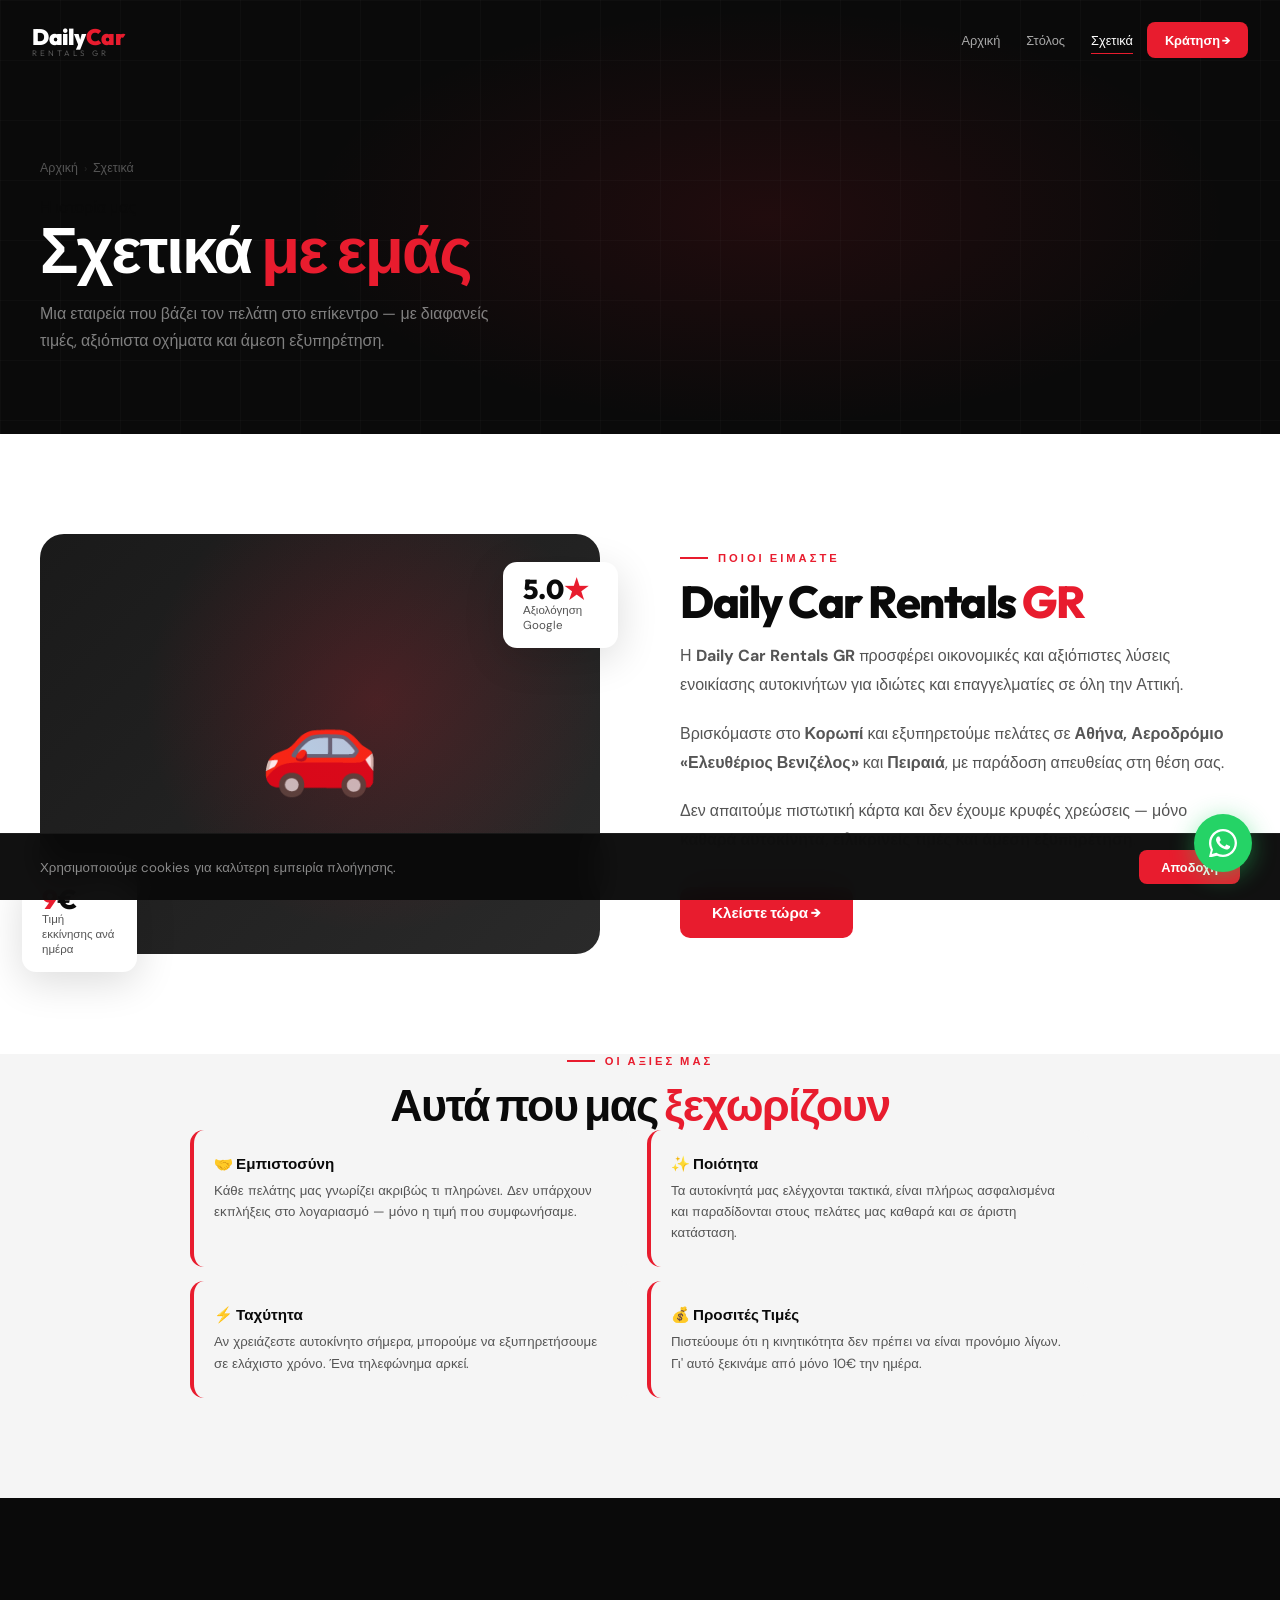
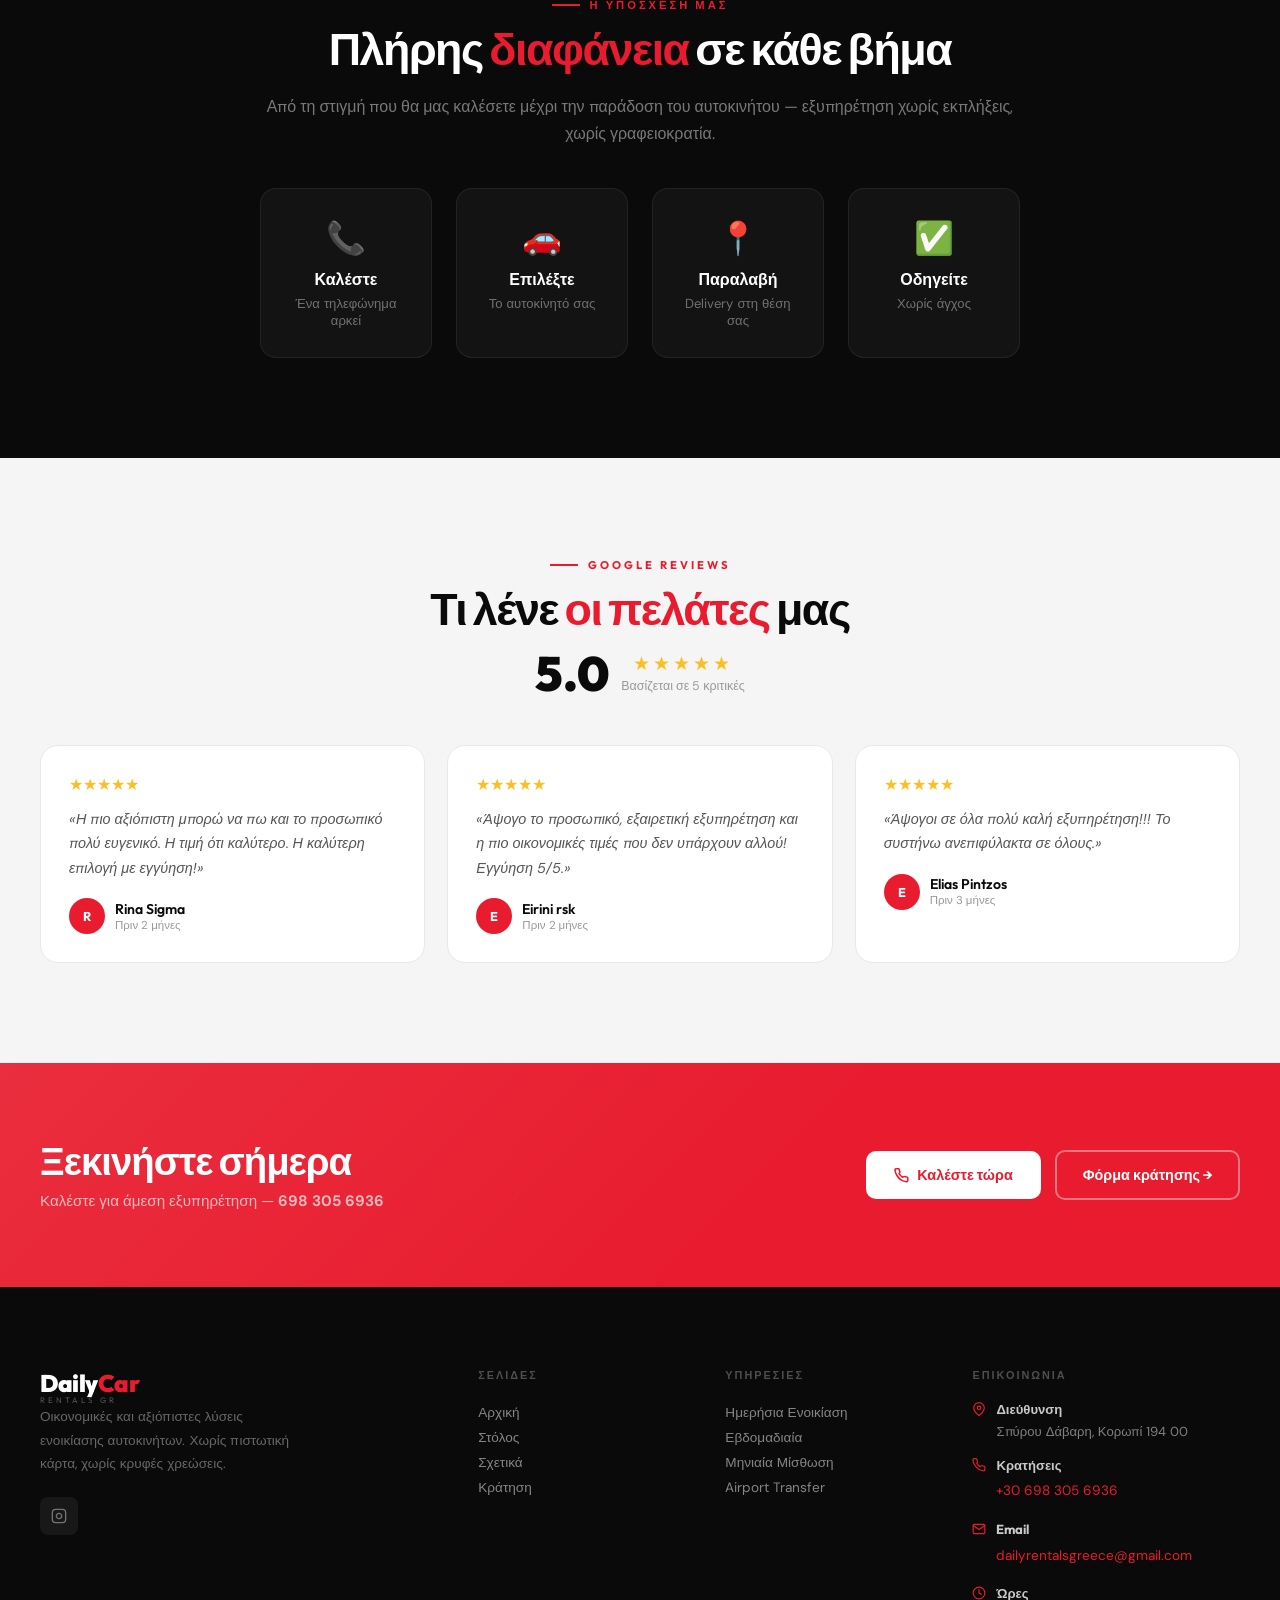
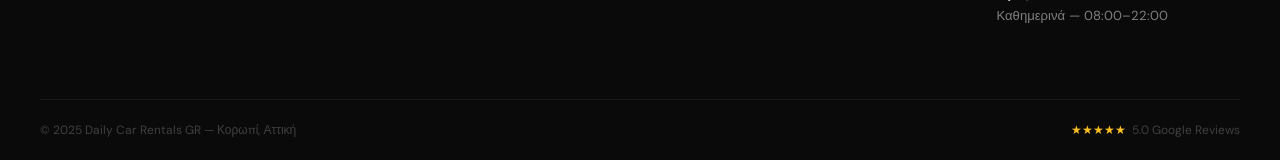
==== about.html @ f099d385 "Make website fully functional: real fleet data, EmailJS booking form, pricing calculator - All 22 ca" ====
<!DOCTYPE html>
<html lang="el">
<head>
  <meta charset="UTF-8"/>
  <meta name="viewport" content="width=device-width, initial-scale=1.0"/>
  <title>Σχετικά με εμάς — Daily Car Rentals GR</title>
  <meta name="description" content="Μάθετε περισσότερα για την Daily Car Rentals GR. Αξιόπιστη ενοικίαση αυτοκινήτων στην Αττική από 10€/ημέρα."/>
  <link rel="stylesheet" href="css/style.css"/>
  <link rel="preconnect" href="https://fonts.googleapis.com"/>
  <link rel="icon" href="data:image/svg+xml,<svg xmlns='http://www.w3.org/2000/svg' viewBox='0 0 32 32'><rect width='32' height='32' rx='6' fill='%23e81c2e'/><text x='50%' y='58%' dominant-baseline='middle' text-anchor='middle' font-size='18' font-family='Arial Black' fill='white'>D</text></svg>"/>
  <meta name="robots" content="index, follow"/>
  <script type="application/ld+json">
  {
    "@context": "https://schema.org",
    "@type": "CarRental",
    "name": "Daily Car Rentals Greece",
    "telephone": "+306983056936",
    "email": "dailyrentalsgreece@gmail.com",
    "url": "https://dailycargreece.com",
    "address": {
      "@type": "PostalAddress",
      "streetAddress": "Σπύρου Δάβαρη",
      "addressLocality": "Κορωπί",
      "postalCode": "194 00",
      "addressCountry": "GR"
    },
    "openingHours": "Mo-Su 08:00-22:00"
  }
  </script>
</head>
<body>

<!-- NAVBAR -->
<nav id="nav">
  <div class="nav-in">
    <a href="index.html" class="nav-logo">Daily<span>Car</span><small>Rentals GR</small></a>
    <div class="nav-links">
      <a href="index.html">Αρχική</a>
      <a href="fleet.html">Στόλος</a>
      <a href="about.html" class="on">Σχετικά</a>
      <a href="contact.html" class="nav-cta">Κράτηση →</a>
    </div>
    <button class="hamburger" id="ham" aria-label="Menu"><span></span><span></span><span></span></button>
  </div>
</nav>
<div class="mob-nav" id="mob-nav">
  <a href="index.html">Αρχική</a>
  <a href="fleet.html">Στόλος Αυτοκινήτων</a>
  <a href="about.html">Σχετικά με εμάς</a>
  <a href="contact.html" class="mob-cta">Κάντε Κράτηση →</a>
</div>

<!-- PAGE HEADER -->
<div class="pg-header">
  <div class="pg-header-bg"></div>
  <div class="pg-grid-bg"></div>
  <div class="wrap pg-header-in">
    <div class="breadcrumb"><a href="index.html">Αρχική</a><span class="breadcrumb-sep">›</span><span>Σχετικά</span></div>
    <div class="pg-header-tag">Η ιστορία μας</div>
    <h1>Σχετικά <span>με εμάς</span></h1>
    <p>Μια εταιρεία που βάζει τον πελάτη στο επίκεντρο — με διαφανείς τιμές, αξιόπιστα οχήματα και άμεση εξυπηρέτηση.</p>
  </div>
</div>

<!-- ABOUT STORY -->
<section class="section">
  <div class="wrap">
    <div class="about-story">
      <!-- Visual -->
      <div class="about-vis rv">
        <div class="about-img">🚗</div>
        <div class="a-stat">
          <div><div class="a-stat-num"><span data-count="10">10</span>€</div><div class="a-stat-lbl">Τιμή εκκίνησης ανά ημέρα</div></div>
        </div>
        <div class="a-stat">
          <div><div class="a-stat-num">5.0<span>★</span></div><div class="a-stat-lbl">Αξιολόγηση Google</div></div>
        </div>
      </div>
      <!-- Text -->
      <div>
        <div class="rv"><div class="s-tag">Ποιοι είμαστε</div></div>
        <div class="rv d1"><h2 class="s-title">Daily Car Rentals <span>GR</span></h2></div>
        <div class="rv d2">
          <p style="font-size:1rem;color:var(--gray-600);line-height:1.8;margin-top:16px;margin-bottom:20px">
            Η <strong>Daily Car Rentals GR</strong> προσφέρει οικονομικές και αξιόπιστες λύσεις ενοικίασης αυτοκινήτων για ιδιώτες και επαγγελματίες σε όλη την Αττική.
          </p>
          <p style="font-size:1rem;color:var(--gray-600);line-height:1.8;margin-bottom:20px">
            Βρισκόμαστε στο <strong>Κορωπί</strong> και εξυπηρετούμε πελάτες σε <strong>Αθήνα, Αεροδρόμιο «Ελευθέριος Βενιζέλος»</strong> και <strong>Πειραιά</strong>, με παράδοση απευθείας στη θέση σας.
          </p>
          <p style="font-size:1rem;color:var(--gray-600);line-height:1.8;">
            Δεν απαιτούμε πιστωτική κάρτα και δεν έχουμε κρυφές χρεώσεις — μόνο <strong>καθαρά αυτοκίνητα, ειλικρινείς τιμές και άμεση εξυπηρέτηση</strong>.
          </p>
        </div>
        <div class="rv d3" style="margin-top:32px">
          <a href="contact.html" class="btn-r">Κλείστε τώρα →</a>
        </div>
      </div>
    </div>
  </div>
</section>

<!-- VALUES -->
<section class="section" style="background:#f5f5f5; padding-top:0">
  <div class="wrap">
    <div class="rv" style="text-align:center;max-width:560px;margin:0 auto 0">
      <div class="s-tag" style="justify-content:center">Οι αξίες μας</div>
      <h2 class="s-title" style="text-align:center;margin-top:8px">Αυτά που μας <span>ξεχωρίζουν</span></h2>
    </div>
    <div class="values-grid" style="max-width:900px;margin:0 auto">
      <div class="val-c rv d1">
        <h3>🤝 Εμπιστοσύνη</h3>
        <p>Κάθε πελάτης μας γνωρίζει ακριβώς τι πληρώνει. Δεν υπάρχουν εκπλήξεις στο λογαριασμό — μόνο η τιμή που συμφωνήσαμε.</p>
      </div>
      <div class="val-c rv d2">
        <h3>✨ Ποιότητα</h3>
        <p>Τα αυτοκίνητά μας ελέγχονται τακτικά, είναι πλήρως ασφαλισμένα και παραδίδονται στους πελάτες μας καθαρά και σε άριστη κατάσταση.</p>
      </div>
      <div class="val-c rv d3">
        <h3>⚡ Ταχύτητα</h3>
        <p>Αν χρειάζεστε αυτοκίνητο σήμερα, μπορούμε να εξυπηρετήσουμε σε ελάχιστο χρόνο. Ένα τηλεφώνημα αρκεί.</p>
      </div>
      <div class="val-c rv d4">
        <h3>💰 Προσιτές Τιμές</h3>
        <p>Πιστεύουμε ότι η κινητικότητα δεν πρέπει να είναι προνόμιο λίγων. Γι' αυτό ξεκινάμε από μόνο 10€ την ημέρα.</p>
      </div>
    </div>
  </div>
</section>

<!-- TEAM / PROMISE -->
<section class="section" style="background:var(--black)">
  <div class="wrap">
    <div style="max-width:760px;margin:0 auto;text-align:center">
      <div class="rv"><div class="s-tag" style="justify-content:center">Η Υπόσχεσή μας</div></div>
      <div class="rv d1"><h2 class="s-title w" style="text-align:center">Πλήρης <span>διαφάνεια</span> σε κάθε βήμα</h2></div>
      <div class="rv d2"><p class="s-sub w" style="max-width:100%;text-align:center;margin:20px 0 40px">Από τη στιγμή που θα μας καλέσετε μέχρι την παράδοση του αυτοκινήτου — εξυπηρέτηση χωρίς εκπλήξεις, χωρίς γραφειοκρατία.</p></div>
      <div class="rv d3" style="display:flex;gap:24px;justify-content:center;flex-wrap:wrap">
        <div style="text-align:center;padding:28px;background:rgba(255,255,255,.04);border:1px solid rgba(255,255,255,.07);border-radius:16px;flex:1;min-width:160px">
          <div style="font-size:2rem;margin-bottom:10px">📞</div>
          <div style="font-family:var(--font-display);font-weight:700;color:#fff;margin-bottom:6px">Καλέστε</div>
          <div style="font-size:.82rem;color:rgba(255,255,255,.4)">Ένα τηλεφώνημα αρκεί</div>
        </div>
        <div style="text-align:center;padding:28px;background:rgba(255,255,255,.04);border:1px solid rgba(255,255,255,.07);border-radius:16px;flex:1;min-width:160px">
          <div style="font-size:2rem;margin-bottom:10px">🚗</div>
          <div style="font-family:var(--font-display);font-weight:700;color:#fff;margin-bottom:6px">Επιλέξτε</div>
          <div style="font-size:.82rem;color:rgba(255,255,255,.4)">Το αυτοκίνητό σας</div>
        </div>
        <div style="text-align:center;padding:28px;background:rgba(255,255,255,.04);border:1px solid rgba(255,255,255,.07);border-radius:16px;flex:1;min-width:160px">
          <div style="font-size:2rem;margin-bottom:10px">📍</div>
          <div style="font-family:var(--font-display);font-weight:700;color:#fff;margin-bottom:6px">Παραλαβή</div>
          <div style="font-size:.82rem;color:rgba(255,255,255,.4)">Delivery στη θέση σας</div>
        </div>
        <div style="text-align:center;padding:28px;background:rgba(255,255,255,.04);border:1px solid rgba(255,255,255,.07);border-radius:16px;flex:1;min-width:160px">
          <div style="font-size:2rem;margin-bottom:10px">✅</div>
          <div style="font-family:var(--font-display);font-weight:700;color:#fff;margin-bottom:6px">Οδηγείτε</div>
          <div style="font-size:.82rem;color:rgba(255,255,255,.4)">Χωρίς άγχος</div>
        </div>
      </div>
    </div>
  </div>
</section>

<!-- REVIEWS STRIP -->
<section class="section" style="background:#f5f5f5">
  <div class="wrap">
    <div style="text-align:center;margin-bottom:48px">
      <div class="rv"><div class="s-tag" style="justify-content:center">Google Reviews</div></div>
      <div class="rv d1"><h2 class="s-title" style="text-align:center">Τι λένε <span>οι πελάτες</span> μας</h2></div>
      <div class="rv d2" style="display:flex;align-items:center;justify-content:center;gap:12px;margin-top:16px">
        <div style="font-family:var(--font-display);font-size:3rem;font-weight:900;color:var(--black);line-height:1">5.0</div>
        <div>
          <div style="color:#fbbf24;font-size:1.2rem;letter-spacing:3px">★★★★★</div>
          <div style="font-size:.78rem;color:var(--gray-400);margin-top:2px">Βασίζεται σε 5 κριτικές</div>
        </div>
      </div>
    </div>
    <div style="display:grid;grid-template-columns:repeat(auto-fill,minmax(300px,1fr));gap:22px">
      <div style="background:#fff;border-radius:18px;padding:28px;border:1px solid var(--gray-200)" class="rv d1">
        <div style="color:#fbbf24;margin-bottom:12px">★★★★★</div>
        <p style="font-size:.9rem;color:var(--gray-600);line-height:1.7;font-style:italic;margin-bottom:18px">«Η πιο αξιόπιστη μπορώ να πω και το προσωπικό πολύ ευγενικό. Η τιμή ότι καλύτερο. Η καλύτερη επιλογή με εγγύηση!»</p>
        <div style="display:flex;align-items:center;gap:10px">
          <div style="width:36px;height:36px;background:var(--red);border-radius:50%;display:flex;align-items:center;justify-content:center;font-family:var(--font-display);font-weight:700;color:#fff;font-size:.8rem">R</div>
          <div><div style="font-family:var(--font-display);font-weight:600;font-size:.88rem">Rina Sigma</div><div style="font-size:.72rem;color:var(--gray-400)">Πριν 2 μήνες</div></div>
        </div>
      </div>
      <div style="background:#fff;border-radius:18px;padding:28px;border:1px solid var(--gray-200)" class="rv d2">
        <div style="color:#fbbf24;margin-bottom:12px">★★★★★</div>
        <p style="font-size:.9rem;color:var(--gray-600);line-height:1.7;font-style:italic;margin-bottom:18px">«Άψογο το προσωπικό, εξαιρετική εξυπηρέτηση και η πιο οικονομικές τιμές που δεν υπάρχουν αλλού! Εγγύηση 5/5.»</p>
        <div style="display:flex;align-items:center;gap:10px">
          <div style="width:36px;height:36px;background:var(--red);border-radius:50%;display:flex;align-items:center;justify-content:center;font-family:var(--font-display);font-weight:700;color:#fff;font-size:.8rem">E</div>
          <div><div style="font-family:var(--font-display);font-weight:600;font-size:.88rem">Eirini rsk</div><div style="font-size:.72rem;color:var(--gray-400)">Πριν 2 μήνες</div></div>
        </div>
      </div>
      <div style="background:#fff;border-radius:18px;padding:28px;border:1px solid var(--gray-200)" class="rv d3">
        <div style="color:#fbbf24;margin-bottom:12px">★★★★★</div>
        <p style="font-size:.9rem;color:var(--gray-600);line-height:1.7;font-style:italic;margin-bottom:18px">«Άψογοι σε όλα πολύ καλή εξυπηρέτηση!!! Το συστήνω ανεπιφύλακτα σε όλους.»</p>
        <div style="display:flex;align-items:center;gap:10px">
          <div style="width:36px;height:36px;background:var(--red);border-radius:50%;display:flex;align-items:center;justify-content:center;font-family:var(--font-display);font-weight:700;color:#fff;font-size:.8rem">E</div>
          <div><div style="font-family:var(--font-display);font-weight:600;font-size:.88rem">Elias Pintzos</div><div style="font-size:.72rem;color:var(--gray-400)">Πριν 3 μήνες</div></div>
        </div>
      </div>
    </div>
  </div>
</section>

<!-- CTA -->
<section class="cta-band">
  <div class="wrap">
    <div class="cta-in">
      <div>
        <div class="cta-title">Ξεκινήστε σήμερα</div>
        <div class="cta-sub">Καλέστε για άμεση εξυπηρέτηση — <strong>698 305 6936</strong></div>
      </div>
      <div class="cta-acts">
        <a href="tel:+306983056936" class="btn-wt">
          <svg width="15" height="15" viewBox="0 0 24 24" fill="none" stroke="currentColor" stroke-width="2.5"><path d="M22 16.92v3a2 2 0 0 1-2.18 2 19.79 19.79 0 0 1-8.63-3.07A19.5 19.5 0 0 1 4.72 12a19.79 19.79 0 0 1-3.07-8.67A2 2 0 0 1 3.63 1.18h3a2 2 0 0 1 2 1.72 12.84 12.84 0 0 0 .7 2.81 2 2 0 0 1-.45 2.11L8.09 8.91a16 16 0 0 0 5.91 5.91l.73-.73a2 2 0 0 1 2.11-.45 12.84 12.84 0 0 0 2.81.7A2 2 0 0 1 22 16.92z"/></svg>
          Καλέστε τώρα
        </a>
        <a href="contact.html" class="btn-wt-out">Φόρμα κράτησης →</a>
      </div>
    </div>
  </div>
</section>

<!-- FOOTER -->
<footer>
  <div class="wrap">
    <div class="ft-grid">
      <div class="ft-brand">
        <a href="index.html" class="nav-logo">Daily<span>Car</span><small>Rentals GR</small></a>
        <p class="ft-desc">Οικονομικές και αξιόπιστες λύσεις ενοικίασης αυτοκινήτων. Χωρίς πιστωτική κάρτα, χωρίς κρυφές χρεώσεις.</p>
        <div class="ft-socials">
          <a href="https://instagram.com/dailycar.rentalsgr" target="_blank" class="soc-btn" aria-label="Instagram">
            <svg width="16" height="16" viewBox="0 0 24 24" fill="none" stroke="currentColor" stroke-width="2"><rect x="2" y="2" width="20" height="20" rx="5"/><path d="M16 11.37A4 4 0 1 1 12.63 8 4 4 0 0 1 16 11.37z"/><line x1="17.5" y1="6.5" x2="17.51" y2="6.5"/></svg>
          </a>
        </div>
      </div>
      <div class="ft-col">
        <h4>Σελίδες</h4>
        <a href="index.html">Αρχική</a>
        <a href="fleet.html">Στόλος</a>
        <a href="about.html">Σχετικά</a>
        <a href="contact.html">Κράτηση</a>
      </div>
      <div class="ft-col">
        <h4>Υπηρεσίες</h4>
        <a href="contact.html">Ημερήσια Ενοικίαση</a>
        <a href="contact.html">Εβδομαδιαία</a>
        <a href="contact.html">Μηνιαία Μίσθωση</a>
        <a href="contact.html">Airport Transfer</a>
      </div>
      <div class="ft-col">
        <h4>Επικοινωνία</h4>
        <div class="ft-ci">
          <svg width="14" height="14" viewBox="0 0 24 24" fill="none" stroke="currentColor" stroke-width="2" stroke-linecap="round" stroke-linejoin="round" style="color:var(--red);flex-shrink:0;margin-top:2px"><path d="M21 10c0 7-9 13-9 13s-9-6-9-13a9 9 0 0 1 18 0z"/><circle cx="12" cy="10" r="3"/></svg>
          <div class="ft-ci-txt"><strong>Διεύθυνση</strong>Σπύρου Δάβαρη, Κορωπί 194 00</div>
        </div>
        <div class="ft-ci">
          <svg width="14" height="14" viewBox="0 0 24 24" fill="none" stroke="currentColor" stroke-width="2" stroke-linecap="round" stroke-linejoin="round" style="color:var(--red);flex-shrink:0;margin-top:2px"><path d="M22 16.92v3a2 2 0 0 1-2.18 2 19.79 19.79 0 0 1-8.63-3.07A19.5 19.5 0 0 1 4.69 12a19.79 19.79 0 0 1-3.07-8.67A2 2 0 0 1 3.56 1h3a2 2 0 0 1 2 1.72c.127.96.361 1.903.7 2.81a2 2 0 0 1-.45 2.11L8.09 8.91a16 16 0 0 0 6 6l1.27-1.27a2 2 0 0 1 2.11-.45c.907.339 1.85.573 2.81.7A2 2 0 0 1 22 16.92z"/></svg>
          <div class="ft-ci-txt"><strong>Κρατήσεις</strong><a href="tel:+306983056936" style="color:var(--red)">+30 698 305 6936</a></div>
        </div>
        <div class="ft-ci">
          <svg width="14" height="14" viewBox="0 0 24 24" fill="none" stroke="currentColor" stroke-width="2" stroke-linecap="round" stroke-linejoin="round" style="color:var(--red);flex-shrink:0;margin-top:2px"><path d="M4 4h16c1.1 0 2 .9 2 2v12c0 1.1-.9 2-2 2H4c-1.1 0-2-.9-2-2V6c0-1.1.9-2 2-2z"/><polyline points="22,6 12,13 2,6"/></svg>
          <div class="ft-ci-txt"><strong>Email</strong><a href="mailto:dailyrentalsgreece@gmail.com" style="color:var(--red)">dailyrentalsgreece@gmail.com</a></div>
        </div>
        <div class="ft-ci">
          <svg width="14" height="14" viewBox="0 0 24 24" fill="none" stroke="currentColor" stroke-width="2" stroke-linecap="round" stroke-linejoin="round" style="color:var(--red);flex-shrink:0;margin-top:2px"><circle cx="12" cy="12" r="10"/><polyline points="12 6 12 12 16 14"/></svg>
          <div class="ft-ci-txt"><strong>Ώρες</strong>Καθημερινά — 08:00–22:00</div>
        </div>
      </div>
    </div>
    <div class="ft-bot">
      <span class="ft-copy">© 2025 Daily Car Rentals GR — Κορωπί, Αττική</span>
      <div class="ft-rating"><span class="ft-stars">★★★★★</span> 5.0 Google Reviews</div>
    </div>
  </div>
</footer>

<script src="js/main.js"></script>
</body>
</html>
---- css/style.css ----
/* ============================================
   DAILY CAR RENTALS GR — MAIN STYLESHEET
   ============================================ */

@import url('https://fonts.googleapis.com/css2?family=Outfit:wght@300;400;500;600;700;800;900&family=DM+Sans:ital,opsz,wght@0,9..40,300;0,9..40,400;0,9..40,500;1,9..40,300&display=swap');

:root {
  --black: #0a0a0a;
  --white: #ffffff;
  --red: #e81c2e;
  --red-dark: #b5101f;
  --red-light: #ff3347;
  --gray-100: #f5f5f5;
  --gray-200: #e8e8e8;
  --gray-400: #999999;
  --gray-600: #555555;
  --gray-800: #222222;

  --font-display: 'Outfit', sans-serif;
  --font-body: 'DM Sans', sans-serif;

  --nav-height: 80px;
  --ease: cubic-bezier(0.4, 0, 0.2, 1);
  --ease-out: cubic-bezier(0.16, 1, 0.3, 1);
}

*, *::before, *::after { box-sizing: border-box; margin: 0; padding: 0; }
html { scroll-behavior: smooth; }
body { font-family: var(--font-body); background: var(--white); color: var(--black); overflow-x: hidden; -webkit-font-smoothing: antialiased; }
img { display: block; max-width: 100%; }
a { text-decoration: none; color: inherit; }
ul { list-style: none; }
button { cursor: pointer; border: none; background: none; font-family: inherit; }

/* CURSOR */
.cursor { width: 10px; height: 10px; background: var(--red); border-radius: 50%; position: fixed; top: 0; left: 0; pointer-events: none; z-index: 99999; transform: translate(-50%,-50%); transition: width .2s, height .2s; mix-blend-mode: multiply; }
.cursor-ring { width: 38px; height: 38px; border: 1.5px solid rgba(232,28,46,0.5); border-radius: 50%; position: fixed; top: 0; left: 0; pointer-events: none; z-index: 99998; transform: translate(-50%,-50%); transition: all .1s var(--ease); }
body:hover .cursor { opacity: 1; }

/* LOADER */
#loader { position: fixed; inset: 0; background: var(--black); z-index: 99997; display: flex; align-items: center; justify-content: center; flex-direction: column; gap: 20px; transition: opacity .7s var(--ease), visibility .7s; }
#loader.gone { opacity: 0; visibility: hidden; pointer-events: none; }
.loader-brand { font-family: var(--font-display); font-size: 2rem; font-weight: 900; color: #fff; letter-spacing: -1px; }
.loader-brand span { color: var(--red); }
.loader-track { width: 180px; height: 2px; background: rgba(255,255,255,.08); border-radius: 2px; overflow: hidden; }
.loader-fill { height: 100%; background: var(--red); width: 0; animation: lf 1.8s var(--ease-out) forwards; }
@keyframes lf { to { width: 100%; } }

/* NAVBAR */
#nav { position: fixed; top: 0; left: 0; right: 0; width: 100%; height: var(--nav-height); z-index: 1000; transition: background .4s, box-shadow .4s, height .3s; overflow: hidden; }
#nav.solid { background: rgba(10,10,10,.97); backdrop-filter: blur(20px); box-shadow: 0 2px 40px rgba(0,0,0,.3); height: 68px; }
.nav-in { width: 100%; max-width: 100%; margin: 0; padding: 0 32px; display: flex; align-items: center; justify-content: space-between; height: 100%; gap: 16px; }
.nav-logo { font-family: var(--font-display); font-size: 1.4rem; font-weight: 900; color: #fff; letter-spacing: -.5px; flex-shrink: 0; }
.nav-logo span { color: var(--red); }
.nav-logo small { display: block; font-size: .5rem; font-weight: 400; letter-spacing: 3px; color: rgba(255,255,255,.3); text-transform: uppercase; margin-top: -3px; }
.nav-links { display: flex; align-items: center; gap: 2px; flex-shrink: 0; }
.nav-links a { font-family: var(--font-display); font-size: .8rem; font-weight: 500; color: rgba(255,255,255,.65); padding: 8px 12px; border-radius: 6px; transition: color .2s, background .2s; position: relative; white-space: nowrap; }
.nav-links a::after { content: ''; position: absolute; bottom: 2px; left: 12px; right: 12px; height: 1.5px; background: var(--red); transform: scaleX(0); transition: transform .3s var(--ease); }
.nav-links a:hover, .nav-links a.on { color: #fff; }
.nav-links a:hover::after, .nav-links a.on::after { transform: scaleX(1); }
.nav-cta { background: var(--red) !important; color: #fff !important; padding: 10px 18px !important; border-radius: 8px !important; font-weight: 700 !important; transition: all .25s !important; white-space: nowrap !important; flex-shrink: 0 !important; }
.nav-cta:hover { background: var(--red-light) !important; transform: translateY(-1px); }
.nav-cta::after { display: none !important; }
.hamburger { display: none; flex-direction: column; gap: 5px; padding: 8px; }
.hamburger span { display: block; width: 24px; height: 2px; background: #fff; border-radius: 2px; transition: transform .3s, opacity .3s; }
.hamburger.open span:nth-child(1) { transform: translateY(7px) rotate(45deg); }
.hamburger.open span:nth-child(2) { opacity: 0; }
.hamburger.open span:nth-child(3) { transform: translateY(-7px) rotate(-45deg); }
.mob-nav { position: fixed; top: var(--nav-height); left: 0; right: 0; background: rgba(10,10,10,.98); backdrop-filter: blur(20px); padding: 24px 40px 48px; transform: translateY(-120%); opacity: 0; transition: transform .5s var(--ease-out), opacity .5s; z-index: 999; pointer-events: none; }
.mob-nav.open { transform: translateY(0); opacity: 1; pointer-events: all; }
.mob-nav a { display: block; font-family: var(--font-display); font-size: 1.6rem; font-weight: 700; color: rgba(255,255,255,.6); padding: 14px 0; border-bottom: 1px solid rgba(255,255,255,.07); transition: color .2s; }
.mob-nav a:hover { color: var(--red); }
.mob-nav .mob-cta { display: inline-flex !important; margin-top: 28px; background: var(--red); color: #fff !important; padding: 16px 36px !important; border-radius: 10px; font-size: 1rem !important; border-bottom: none !important; }

/* BUTTONS */
.btn-r { display: inline-flex; align-items: center; gap: 10px; background: var(--red); color: #fff; font-family: var(--font-display); font-size: .95rem; font-weight: 700; padding: 16px 32px; border-radius: 10px; transition: all .3s; position: relative; overflow: hidden; }
.btn-r:hover { transform: translateY(-2px); box-shadow: 0 12px 40px rgba(232,28,46,.4); background: var(--red-light); }
.btn-outline { display: inline-flex; align-items: center; gap: 10px; background: transparent; color: #fff; font-family: var(--font-display); font-size: .95rem; font-weight: 600; padding: 15px 28px; border-radius: 10px; border: 1.5px solid rgba(255,255,255,.18); transition: all .3s; }
.btn-outline:hover { border-color: rgba(255,255,255,.5); background: rgba(255,255,255,.05); transform: translateY(-2px); }
.btn-dark { display: inline-flex; align-items: center; gap: 10px; background: var(--black); color: #fff; font-family: var(--font-display); font-size: .9rem; font-weight: 700; padding: 12px 24px; border-radius: 8px; transition: all .25s; }
.btn-dark:hover { background: var(--red); transform: translateY(-1px); }
.btn-white { display: inline-flex; align-items: center; gap: 10px; background: #fff; color: var(--red); font-family: var(--font-display); font-size: .95rem; font-weight: 700; padding: 16px 32px; border-radius: 10px; transition: all .3s; }
.btn-white:hover { transform: translateY(-2px); box-shadow: 0 8px 30px rgba(0,0,0,.15); }

/* SECTION COMMONS */
.section { padding: 100px 0; }
.wrap { max-width: 1400px; margin: 0 auto; padding: 0 40px; }
.s-tag { font-family: var(--font-display); font-size: .7rem; font-weight: 700; letter-spacing: 3px; text-transform: uppercase; color: var(--red); margin-bottom: 12px; display: flex; align-items: center; gap: 10px; }
.s-tag::before { content: ''; width: 28px; height: 2px; background: var(--red); flex-shrink: 0; }
.s-title { font-family: var(--font-display); font-size: clamp(2rem,3.5vw,3.2rem); font-weight: 800; color: var(--black); letter-spacing: -1.5px; line-height: 1.1; }
.s-title span { color: var(--red); }
.s-title.w { color: #fff; }
.s-sub { font-size: 1rem; color: var(--gray-600); line-height: 1.7; max-width: 520px; margin-top: 14px; }
.s-sub.w { color: rgba(255,255,255,.45); }

/* REVEAL */
.rv { opacity: 0; transform: translateY(36px); transition: opacity .8s var(--ease-out), transform .8s var(--ease-out); }
.rv.in { opacity: 1; transform: none; }
.rv.d1 { transition-delay: .1s; } .rv.d2 { transition-delay: .2s; } .rv.d3 { transition-delay: .3s; } .rv.d4 { transition-delay: .4s; }

/* =========== HERO =========== */
.hero { min-height: 100vh; background: var(--black); display: flex; align-items: center; position: relative; overflow: hidden; }
.hero-bg { position: absolute; inset: 0; background: radial-gradient(ellipse 80% 60% at 70% 50%, rgba(232,28,46,.13) 0%, transparent 60%), radial-gradient(ellipse 40% 40% at 15% 80%, rgba(232,28,46,.07) 0%, transparent 55%); }
.hero-grid-bg { position: absolute; inset: 0; background-image: linear-gradient(rgba(255,255,255,.025) 1px, transparent 1px), linear-gradient(90deg, rgba(255,255,255,.025) 1px, transparent 1px); background-size: 80px 80px; mask-image: radial-gradient(ellipse at center, black 30%, transparent 80%); }
.hero-wrap { position: relative; z-index: 2; max-width: 1400px; width: 100%; margin: 0 auto; padding: 140px 40px 80px; display: grid; grid-template-columns: 1fr 1fr; gap: 80px; align-items: center; }
.hero-badge { display: inline-flex; align-items: center; gap: 8px; background: rgba(232,28,46,.1); border: 1px solid rgba(232,28,46,.28); border-radius: 100px; padding: 6px 16px; margin-bottom: 26px; opacity: 0; animation: fu .8s 1.8s var(--ease-out) forwards; }
.badge-dot { width: 6px; height: 6px; background: var(--red); border-radius: 50%; animation: pd 2s infinite; }
@keyframes pd { 0%,100%{opacity:1;transform:scale(1)} 50%{opacity:.4;transform:scale(1.5)} }
.hero-badge-txt { font-family: var(--font-display); font-size: .72rem; font-weight: 700; color: var(--red); letter-spacing: 2px; text-transform: uppercase; }
.hero-h1 { font-family: var(--font-display); font-size: clamp(3rem,5vw,5.5rem); font-weight: 900; color: #fff; line-height: 1; letter-spacing: -2px; margin-bottom: 22px; opacity: 0; animation: fu .9s 2s var(--ease-out) forwards; }
.hero-h1 em { font-style: normal; color: var(--red); }
.hero-h1 .sub-line { display: block; font-size: .42em; font-weight: 300; color: rgba(255,255,255,.35); letter-spacing: 4px; text-transform: uppercase; margin-bottom: 8px; }
.hero-p { font-size: 1rem; color: rgba(255,255,255,.5); line-height: 1.75; margin-bottom: 36px; max-width: 460px; opacity: 0; animation: fu .9s 2.15s var(--ease-out) forwards; }
.hero-btns { display: flex; align-items: center; gap: 14px; flex-wrap: wrap; opacity: 0; animation: fu .9s 2.3s var(--ease-out) forwards; }
.hero-stats { display: flex; gap: 36px; margin-top: 52px; padding-top: 36px; border-top: 1px solid rgba(255,255,255,.07); opacity: 0; animation: fu .9s 2.5s var(--ease-out) forwards; }
.hs-val { font-family: var(--font-display); font-size: 2rem; font-weight: 800; color: #fff; line-height: 1; }
.hs-val span { color: var(--red); }
.hs-lbl { font-size: .72rem; color: rgba(255,255,255,.35); text-transform: uppercase; letter-spacing: 1.5px; margin-top: 4px; }

/* Hero Visual */
.hero-vis { opacity: 0; animation: fi 1.2s 1.9s var(--ease-out) forwards; position: relative; }
.hero-card { background: rgba(255,255,255,.04); border: 1px solid rgba(255,255,255,.08); border-radius: 24px; padding: 36px; position: relative; overflow: visible; }
.hero-card::before { content: ''; position: absolute; top: 0; left: 0; right: 0; height: 1px; background: linear-gradient(90deg, transparent, rgba(232,28,46,.5), transparent); }
.car-img-box { width: 100%; aspect-ratio: 16/9; background: linear-gradient(135deg, rgba(232,28,46,.08), rgba(255,255,255,.02)); border-radius: 14px; display: flex; align-items: center; justify-content: center; margin-bottom: 20px; position: relative; }
.price-pill { position: absolute; top: 12px; right: 12px; background: var(--red); color: #fff; font-family: var(--font-display); font-weight: 800; font-size: 1.05rem; padding: 8px 14px; border-radius: 8px; text-align: center; }
.price-pill small { display: block; font-size: .6rem; font-weight: 400; opacity: .8; }
.feat-row { display: grid; grid-template-columns: repeat(3,1fr); gap: 10px; }
.feat-item { background: rgba(255,255,255,.03); border: 1px solid rgba(255,255,255,.06); border-radius: 10px; padding: 12px; text-align: center; }
.feat-ico { font-size: 1.3rem; margin-bottom: 5px; }
.feat-txt { font-size: .68rem; color: rgba(255,255,255,.45); font-weight: 500; line-height: 1.3; }
.fl-tag { position: absolute; background: rgba(10,10,10,.92); border: 1px solid rgba(255,255,255,.1); border-radius: 10px; padding: 10px 14px; backdrop-filter: blur(12px); display: flex; align-items: center; gap: 8px; }
.fl-tag:first-of-type { top: -20px; left: 20px; animation: fl 4s ease-in-out infinite; }
.fl-tag:last-of-type { top: -20px; right: 20px; animation: fl 4s 2s ease-in-out infinite; }
@keyframes fl { 0%,100%{transform:translateY(0)} 50%{transform:translateY(-10px)} }
.fl-ico { font-size: 1.1rem; }
.fl-txt { font-family: var(--font-display); font-size: .78rem; font-weight: 600; color: #fff; }
.fl-sub { font-size: .65rem; color: rgba(255,255,255,.4); }
.scroll-hint { position: absolute; bottom: 36px; left: 50%; transform: translateX(-50%); display: flex; flex-direction: column; align-items: center; gap: 6px; color: rgba(255,255,255,.25); font-size: .65rem; letter-spacing: 2px; text-transform: uppercase; font-family: var(--font-display); animation: fi 1s 3s both; }
.scroll-line { width: 1px; height: 44px; background: linear-gradient(to bottom, rgba(232,28,46,.6), transparent); animation: sl 2s ease-in-out infinite; }
@keyframes sl { 0%{transform:scaleY(0);transform-origin:top} 50%{transform:scaleY(1);transform-origin:top} 51%{transform:scaleY(1);transform-origin:bottom} 100%{transform:scaleY(0);transform-origin:bottom} }

/* =========== WHY US =========== */
.why { background: #f5f5f5; }
.why-cards { display: grid; grid-template-columns: repeat(3,1fr); gap: 22px; margin-top: 56px; }
.why-c { background: #fff; border-radius: 20px; padding: 36px 28px; position: relative; overflow: hidden; transition: transform .4s var(--ease-out), box-shadow .4s; border: 1px solid transparent; }
.why-c::after { content: ''; position: absolute; bottom: 0; left: 0; right: 0; height: 3px; background: var(--red); transform: scaleX(0); transition: transform .4s var(--ease); }
.why-c:hover { transform: translateY(-8px); box-shadow: 0 24px 60px rgba(0,0,0,.1); }
.why-c:hover::after { transform: scaleX(1); }
.why-num { font-family: var(--font-display); font-size: 4rem; font-weight: 900; color: rgba(0,0,0,.04); position: absolute; top: 16px; right: 20px; line-height: 1; }
.why-icon { width: 54px; height: 54px; background: rgba(232,28,46,.08); border-radius: 14px; display: flex; align-items: center; justify-content: center; font-size: 1.5rem; margin-bottom: 22px; }
.why-c h3 { font-family: var(--font-display); font-size: 1.15rem; font-weight: 700; margin-bottom: 10px; }
.why-c p { font-size: .88rem; color: var(--gray-600); line-height: 1.7; }

/* =========== BOOKING STRIP =========== */
.booking { background: var(--black); padding: 70px 0; }
.book-form { display: grid; grid-template-columns: 1fr 1fr 1fr auto; gap: 14px; align-items: end; margin-top: 40px; background: rgba(255,255,255,.04); border: 1px solid rgba(255,255,255,.08); border-radius: 20px; padding: 28px; }
.fg label { display: block; font-family: var(--font-display); font-size: .68rem; font-weight: 700; letter-spacing: 1.5px; text-transform: uppercase; color: rgba(255,255,255,.38); margin-bottom: 8px; }
.fg input, .fg select { width: 100%; background: rgba(255,255,255,.06); border: 1px solid rgba(255,255,255,.1); border-radius: 10px; padding: 13px 15px; color: #fff; font-family: var(--font-body); font-size: .88rem; outline: none; transition: border-color .3s, background .3s; }
.fg input:focus, .fg select:focus { border-color: var(--red); background: rgba(255,255,255,.09); }
.fg select option { background: #111; }
.fg input::placeholder { color: rgba(255,255,255,.3); }
.book-btn { background: var(--red); color: #fff; font-family: var(--font-display); font-size: .92rem; font-weight: 700; padding: 13px 28px; border-radius: 10px; height: 48px; white-space: nowrap; transition: all .3s; display: flex; align-items: center; gap: 8px; }
.book-btn:hover { background: var(--red-light); transform: translateY(-2px); box-shadow: 0 8px 24px rgba(232,28,46,.35); }

/* =========== FLEET CARDS =========== */
.fleet-grid { display: grid; grid-template-columns: repeat(auto-fill, minmax(310px,1fr)); gap: 26px; margin-top: 56px; }
.car-c { background: #fff; border-radius: 20px; overflow: hidden; border: 1px solid var(--gray-200); transition: transform .4s var(--ease-out), box-shadow .4s, border-color .4s; }
.car-c:hover { transform: translateY(-8px); box-shadow: 0 24px 60px rgba(0,0,0,.12); border-color: rgba(232,28,46,.25); }
.car-c-img { height: 190px; background: linear-gradient(135deg,#f0f0f0,#e4e4e4); display: flex; align-items: center; justify-content: center; position: relative; }
.car-cat { position: absolute; top: 12px; left: 12px; background: var(--red); color: #fff; font-family: var(--font-display); font-size: .65rem; font-weight: 700; letter-spacing: 1.5px; text-transform: uppercase; padding: 4px 10px; border-radius: 4px; }
.car-c-body { padding: 22px; }
.car-name { font-family: var(--font-display); font-size: 1.2rem; font-weight: 700; color: var(--black); }
.car-type-lbl { font-size: .78rem; color: var(--gray-400); margin-bottom: 14px; }
.car-specs { display: flex; gap: 14px; flex-wrap: wrap; margin-bottom: 18px; }
.spec-i { display: flex; align-items: center; gap: 5px; font-size: .78rem; color: var(--gray-600); }
.car-c-ft { display: flex; align-items: center; justify-content: space-between; padding-top: 14px; border-top: 1px solid var(--gray-200); }
.price-fr { font-size: .68rem; color: var(--gray-400); }
.price-big { font-family: var(--font-display); font-size: 1.4rem; font-weight: 800; color: var(--black); }
.price-big span { font-size: .72rem; font-weight: 400; color: var(--gray-400); }

/* =========== LOCATIONS =========== */
.loc-grid { display: grid; grid-template-columns: repeat(3,1fr); gap: 22px; margin-top: 56px; }
.loc-c { background: #fff; border-radius: 20px; padding: 32px 26px; border: 1px solid var(--gray-200); transition: transform .4s var(--ease-out), box-shadow .4s; position: relative; overflow: hidden; }
.loc-c::before { content: ''; position: absolute; top: 0; left: 0; right: 0; height: 4px; background: var(--red); }
.loc-c:hover { transform: translateY(-6px); box-shadow: 0 20px 50px rgba(0,0,0,.1); }
.loc-ico { font-size: 2.2rem; margin-bottom: 14px; }
.loc-c h3 { font-family: var(--font-display); font-size: 1.1rem; font-weight: 700; margin-bottom: 8px; }
.loc-c p { font-size: .85rem; color: var(--gray-600); line-height: 1.6; }

/* =========== REVIEWS =========== */
.reviews { background: var(--black); padding: 100px 0; overflow: hidden; }
.rv-track-wrap { overflow: hidden; margin-top: 56px; }
.rv-track { display: flex; gap: 22px; animation: scroll-rv 28s linear infinite; width: max-content; }
.rv-track:hover { animation-play-state: paused; }
@keyframes scroll-rv { from{transform:translateX(0)} to{transform:translateX(-50%)} }
.rv-card { background: rgba(255,255,255,.04); border: 1px solid rgba(255,255,255,.07); border-radius: 18px; padding: 26px; width: 340px; flex-shrink: 0; transition: border-color .3s; }
.rv-card:hover { border-color: rgba(232,28,46,.3); }
.rv-stars { color: #fbbf24; font-size: .95rem; margin-bottom: 14px; letter-spacing: 2px; }
.rv-text { font-size: .88rem; color: rgba(255,255,255,.6); line-height: 1.7; margin-bottom: 18px; font-style: italic; }
.rv-author { display: flex; align-items: center; gap: 10px; }
.rv-avatar { width: 38px; height: 38px; background: var(--red); border-radius: 50%; display: flex; align-items: center; justify-content: center; font-family: var(--font-display); font-weight: 700; color: #fff; font-size: .85rem; flex-shrink: 0; }
.rv-name { font-family: var(--font-display); font-weight: 600; color: #fff; font-size: .85rem; }
.rv-date { font-size: .7rem; color: rgba(255,255,255,.28); }

/* =========== CTA BANNER =========== */
.cta-band { background: var(--red); padding: 76px 0; position: relative; overflow: hidden; }
.cta-band::before { content: ''; position: absolute; inset: 0; background: linear-gradient(135deg, rgba(255,255,255,.08), transparent 60%); }
.cta-in { display: flex; align-items: center; justify-content: space-between; gap: 40px; position: relative; }
.cta-title { font-family: var(--font-display); font-size: clamp(1.7rem,3vw,2.8rem); font-weight: 800; color: #fff; letter-spacing: -1px; line-height: 1.15; }
.cta-sub { font-size: .95rem; color: rgba(255,255,255,.68); margin-top: 8px; }
.cta-acts { display: flex; gap: 14px; align-items: center; flex-shrink: 0; }
.btn-wt { display: inline-flex; align-items: center; gap: 8px; background: #fff; color: var(--red); font-family: var(--font-display); font-size: .9rem; font-weight: 700; padding: 15px 28px; border-radius: 10px; transition: all .3s; }
.btn-wt:hover { transform: translateY(-2px); box-shadow: 0 8px 30px rgba(0,0,0,.2); }
.btn-wt-out { display: inline-flex; align-items: center; gap: 8px; background: transparent; color: #fff; font-family: var(--font-display); font-size: .9rem; font-weight: 600; padding: 14px 26px; border-radius: 10px; border: 2px solid rgba(255,255,255,.4); transition: all .3s; }
.btn-wt-out:hover { border-color: #fff; background: rgba(255,255,255,.12); transform: translateY(-2px); }

/* =========== FOOTER =========== */
footer { background: var(--black); padding: 80px 0 0; border-top: 1px solid rgba(255,255,255,.06); }
.ft-grid { display: grid; grid-template-columns: 2fr 1fr 1fr 1.4fr; gap: 56px; padding-bottom: 60px; }
.ft-brand .nav-logo { font-size: 1.5rem; margin-bottom: 14px; }
.ft-desc { font-size: .85rem; color: rgba(255,255,255,.38); line-height: 1.7; margin-bottom: 22px; max-width: 270px; }
.ft-socials { display: flex; gap: 10px; }
.soc-btn { width: 38px; height: 38px; background: rgba(255,255,255,.06); border-radius: 8px; display: flex; align-items: center; justify-content: center; color: rgba(255,255,255,.4); font-size: .9rem; transition: background .2s, color .2s; }
.soc-btn:hover { background: var(--red); color: #fff; }
.ft-col h4 { font-family: var(--font-display); font-size: .68rem; font-weight: 700; letter-spacing: 2px; text-transform: uppercase; color: rgba(255,255,255,.28); margin-bottom: 18px; }
.ft-col a { display: block; font-size: .85rem; color: rgba(255,255,255,.5); padding: 4px 0; transition: color .2s, padding .2s; }
.ft-col a:hover { color: #fff; padding-left: 5px; }
.ft-ci { display: flex; align-items: flex-start; gap: 10px; margin-bottom: 14px; }
.ft-ci-ico { color: var(--red); font-size: .95rem; flex-shrink: 0; margin-top: 2px; }
.ft-ci-txt { font-size: .82rem; color: rgba(255,255,255,.48); line-height: 1.5; }
.ft-ci-txt strong { color: rgba(255,255,255,.78); display: block; font-family: var(--font-display); margin-bottom: 2px; }
.ft-bot { border-top: 1px solid rgba(255,255,255,.06); padding: 22px 0; display: flex; align-items: center; justify-content: space-between; }
.ft-copy { font-size: .75rem; color: rgba(255,255,255,.22); }
.ft-rating { display: flex; align-items: center; gap: 6px; font-size: .75rem; color: rgba(255,255,255,.22); }
.ft-stars { color: #fbbf24; }

/* =========== PAGE HEADER =========== */
.pg-header { background: var(--black); padding: 160px 0 80px; position: relative; overflow: hidden; }
.pg-header-bg { position: absolute; inset: 0; background: radial-gradient(ellipse 60% 80% at 60% 50%, rgba(232,28,46,.1), transparent 60%); }
.pg-grid-bg { position: absolute; inset: 0; background-image: linear-gradient(rgba(255,255,255,.018) 1px, transparent 1px), linear-gradient(90deg, rgba(255,255,255,.018) 1px, transparent 1px); background-size: 60px 60px; }
.pg-header-in { position: relative; z-index: 2; }
.breadcrumb { display: flex; align-items: center; gap: 6px; font-size: .78rem; color: rgba(255,255,255,.3); margin-bottom: 22px; font-family: var(--font-display); }
.breadcrumb a:hover { color: var(--red); }
.breadcrumb-sep { opacity: .3; }
.pg-header h1 { font-family: var(--font-display); font-size: clamp(2.5rem,5vw,5rem); font-weight: 900; color: #fff; letter-spacing: -2px; line-height: 1; margin-bottom: 18px; }
.pg-header h1 span { color: var(--red); }
.pg-header p { font-size: 1rem; color: rgba(255,255,255,.48); max-width: 480px; line-height: 1.7; }

/* =========== CONTACT =========== */
.contact-grid { display: grid; grid-template-columns: 1fr 1.4fr; gap: 60px; margin-top: 60px; }
.c-info-cards { display: flex; flex-direction: column; gap: 18px; }
.c-info-c { background: #fff; border: 1px solid var(--gray-200); border-radius: 16px; padding: 26px; display: flex; align-items: flex-start; gap: 18px; transition: transform .3s, box-shadow .3s; }
.c-info-c:hover { transform: translateX(6px); box-shadow: 0 8px 30px rgba(0,0,0,.08); }
.c-info-ico { width: 50px; height: 50px; background: rgba(232,28,46,.08); border-radius: 12px; display: flex; align-items: center; justify-content: center; font-size: 1.3rem; flex-shrink: 0; }
.c-info-lbl { font-family: var(--font-display); font-size: .68rem; font-weight: 700; letter-spacing: 2px; text-transform: uppercase; color: var(--gray-400); margin-bottom: 5px; }
.c-info-val { font-family: var(--font-display); font-size: 1rem; font-weight: 700; color: var(--black); }
.c-info-sub { font-size: .8rem; color: var(--gray-600); margin-top: 3px; }
.c-form-wrap { background: #fff; border: 1px solid var(--gray-200); border-radius: 24px; padding: 44px; box-shadow: 0 4px 40px rgba(0,0,0,.06); }
.c-form-wrap h3 { font-family: var(--font-display); font-size: 1.4rem; font-weight: 700; margin-bottom: 28px; }
.c-form .form-row { display: grid; grid-template-columns: 1fr 1fr; gap: 14px; }
.c-form .fgl { margin-bottom: 18px; }
.c-form .fgl label { display: block; font-family: var(--font-display); font-size: .72rem; font-weight: 600; letter-spacing: 1px; text-transform: uppercase; color: var(--gray-600); margin-bottom: 7px; }
.c-form input, .c-form select, .c-form textarea { width: 100%; background: var(--gray-100); border: 2px solid transparent; border-radius: 10px; padding: 13px 15px; color: var(--black); font-family: var(--font-body); font-size: .9rem; outline: none; transition: border-color .3s, background .3s; }
.c-form input:focus, .c-form select:focus, .c-form textarea:focus { border-color: var(--red); background: #fff; }
.c-form textarea { resize: vertical; min-height: 110px; }
.c-submit { background: var(--red); color: #fff; font-family: var(--font-display); font-size: .95rem; font-weight: 700; padding: 16px; border-radius: 10px; width: 100%; margin-top: 8px; transition: all .3s; display: flex; align-items: center; justify-content: center; gap: 8px; }
.c-submit:hover { background: var(--red-dark); transform: translateY(-2px); box-shadow: 0 8px 24px rgba(232,28,46,.3); }

/* =========== ABOUT =========== */
.about-story { display: grid; grid-template-columns: 1fr 1fr; gap: 80px; align-items: center; }
.about-vis { position: relative; }
.about-img { background: linear-gradient(135deg, #1a1a1a, #2a2a2a); border-radius: 24px; height: 420px; display: flex; align-items: center; justify-content: center; font-size: 6rem; position: relative; overflow: hidden; }
.about-img::before { content: ''; position: absolute; inset: 0; background: radial-gradient(circle at 60% 40%, rgba(232,28,46,.2), transparent 55%); }
.a-stat { position: absolute; background: #fff; border-radius: 14px; padding: 14px 20px; box-shadow: 0 10px 40px rgba(0,0,0,.14); display: flex; align-items: center; gap: 12px; }
.a-stat:nth-child(2) { bottom: -18px; left: -18px; }
.a-stat:nth-child(3) { top: 28px; right: -18px; }
.a-stat-num { font-family: var(--font-display); font-size: 1.7rem; font-weight: 800; color: var(--black); line-height: 1; }
.a-stat-num span { color: var(--red); }
.a-stat-lbl { font-size: .72rem; color: var(--gray-600); max-width: 75px; line-height: 1.3; }
.values-grid { display: grid; grid-template-columns: 1fr 1fr; gap: 14px; margin-top: 56px; }
.val-c { background: var(--gray-100); border-radius: 14px; padding: 24px 20px; border-left: 4px solid var(--red); }
.val-c h3 { font-family: var(--font-display); font-size: .95rem; font-weight: 700; margin-bottom: 7px; }
.val-c p { font-size: .83rem; color: var(--gray-600); line-height: 1.6; }

/* =========== KEYFRAMES =========== */
@keyframes fu { from{opacity:0;transform:translateY(28px)} to{opacity:1;transform:none} }
@keyframes fi { from{opacity:0} to{opacity:1} }

/* =========== RESPONSIVE =========== */
@media(max-width:1100px){
  .hero-wrap{grid-template-columns:1fr;gap:0}
  .hero-vis{display:none}
  .why-cards{grid-template-columns:1fr 1fr}
  .ft-grid{grid-template-columns:1fr 1fr;gap:36px}
  .about-story{grid-template-columns:1fr}
  .about-vis{display:none}
}
@media(max-width:900px){
  .nav-links{display:none}
  .hamburger{display:flex}
  .book-form{grid-template-columns:1fr 1fr}
  .book-form .book-btn{grid-column:1/-1}
  .loc-grid{grid-template-columns:1fr}
  .contact-grid{grid-template-columns:1fr}
  .cta-in{flex-direction:column;text-align:center}
  .cta-acts{justify-content:center}
}
@media(max-width:640px){
  :root{--nav-height:66px}
  .section{padding:70px 0}
  .wrap{padding:0 20px}
  .nav-in{padding:0 20px}
  .hero-wrap{padding:110px 20px 60px}
  .hero-stats{gap:22px}
  .why-cards,.values-grid{grid-template-columns:1fr}
  .book-form{grid-template-columns:1fr;padding:20px}
  .ft-grid{grid-template-columns:1fr}
  .ft-bot{flex-direction:column;gap:8px;text-align:center}
  .c-form-wrap{padding:24px 20px}
  .c-form .form-row{grid-template-columns:1fr}
  .cta-acts{flex-direction:column;width:100%}
  .btn-wt,.btn-wt-out{justify-content:center}
  .fleet-grid{grid-template-columns:1fr}
}

/* ============================================================
   NEW FUNCTIONAL COMPONENTS
   ============================================================ */

/* ---- SPINNER KEYFRAME ---- */
@keyframes spin { to { transform: rotate(360deg); } }

/* ---- WHATSAPP FAB ---- */
.wa-fab {
  position: fixed;
  bottom: 28px;
  right: 28px;
  z-index: 9000;
  width: 58px;
  height: 58px;
  background: #25d366;
  border-radius: 50%;
  display: flex;
  align-items: center;
  justify-content: center;
  color: #fff;
  box-shadow: 0 4px 24px rgba(37,211,102,.45);
  transition: transform .3s var(--ease-out), box-shadow .3s;
  animation: wa-pulse 2.5s ease-in-out infinite;
}
.wa-fab:hover {
  transform: scale(1.1);
  box-shadow: 0 8px 36px rgba(37,211,102,.55);
  animation: none;
}
@keyframes wa-pulse {
  0%,100% { box-shadow: 0 4px 24px rgba(37,211,102,.45), 0 0 0 0 rgba(37,211,102,.35); }
  50%      { box-shadow: 0 4px 24px rgba(37,211,102,.45), 0 0 0 14px rgba(37,211,102,0); }
}

/* ---- COOKIE CONSENT BAR ---- */
.cookie-bar {
  position: fixed;
  bottom: 0;
  left: 0;
  right: 0;
  background: rgba(10,10,10,.97);
  backdrop-filter: blur(16px);
  padding: 16px 40px;
  display: flex;
  align-items: center;
  justify-content: space-between;
  gap: 20px;
  z-index: 8999;
  transform: translateY(100%);
  transition: transform .4s var(--ease-out);
  border-top: 1px solid rgba(255,255,255,.06);
}
.cookie-bar.visible { transform: translateY(0); }
.cookie-bar span { font-size: .83rem; color: rgba(255,255,255,.52); }
.cookie-ok {
  background: var(--red);
  color: #fff;
  font-family: var(--font-display);
  font-size: .8rem;
  font-weight: 700;
  padding: 9px 22px;
  border-radius: 8px;
  border: none;
  cursor: pointer;
  white-space: nowrap;
  transition: background .2s;
  flex-shrink: 0;
}
.cookie-ok:hover { background: var(--red-light); }
@media(max-width:640px) {
  .cookie-bar { flex-direction: column; text-align: center; padding: 20px; }
  .wa-fab { bottom: 20px; right: 16px; }
}

/* ---- FLEET CARD IMPROVEMENTS ---- */
.car-c { display: flex; flex-direction: column; }
.car-c-body { flex: 1; display: flex; flex-direction: column; }
.car-c-ft { margin-top: auto; }

.car-group-code {
  position: absolute;
  top: 12px;
  right: 12px;
  background: rgba(0,0,0,.45);
  color: #fff;
  font-family: var(--font-display);
  font-size: .65rem;
  font-weight: 800;
  letter-spacing: 1px;
  padding: 3px 8px;
  border-radius: 4px;
  backdrop-filter: blur(4px);
}

.car-pricing-tiers {
  display: grid;
  grid-template-columns: repeat(5, 1fr);
  gap: 4px;
  margin-bottom: 14px;
  padding: 12px;
  background: var(--gray-100);
  border-radius: 8px;
}
.tier-item { text-align: center; }
.tier-days { font-size: .58rem; color: var(--gray-400); font-weight: 500; display: block; margin-bottom: 2px; }
.tier-price { font-family: var(--font-display); font-size: .78rem; font-weight: 700; color: var(--black); }
.tier-item:first-child .tier-price { color: var(--red); }

.car-deposit-badge {
  display: inline-flex;
  align-items: center;
  gap: 4px;
  font-size: .65rem;
  color: var(--gray-400);
  margin-bottom: 14px;
}

/* ---- INSURANCE CARD SELECTOR ---- */
.ins-grid {
  display: grid;
  grid-template-columns: 1fr 1fr;
  gap: 10px;
  margin-bottom: 8px;
}
.ins-card {
  position: relative;
  border: 2px solid var(--gray-200);
  border-radius: 12px;
  padding: 16px 14px;
  cursor: pointer;
  transition: border-color .25s, box-shadow .25s, transform .2s;
  background: #fff;
}
.ins-card:hover { border-color: rgba(232,28,46,.35); transform: translateY(-1px); }
.ins-card.selected { border-color: var(--red); box-shadow: 0 0 0 3px rgba(232,28,46,.12); }
.ins-card input[type="radio"] { position: absolute; opacity: 0; pointer-events: none; }
.ins-card-name { font-family: var(--font-display); font-size: .88rem; font-weight: 700; color: var(--black); margin-bottom: 4px; }
.ins-price { font-family: var(--font-display); font-size: .82rem; font-weight: 700; color: var(--red); }
.ins-deposit { font-size: .7rem; color: var(--gray-400); margin-top: 4px; }
.ins-desc { font-size: .72rem; color: var(--gray-600); line-height: 1.4; margin-top: 6px; }
.ins-check {
  position: absolute;
  top: 10px;
  right: 10px;
  width: 18px;
  height: 18px;
  border: 2px solid var(--gray-200);
  border-radius: 50%;
  transition: all .2s;
  display: flex;
  align-items: center;
  justify-content: center;
}
.ins-card.selected .ins-check { background: var(--red); border-color: var(--red); }
.ins-card.selected .ins-check::after { content: ''; width: 5px; height: 5px; background: #fff; border-radius: 50%; display: block; }
@media(max-width:640px) { .ins-grid { grid-template-columns: 1fr; } }

/* ---- EXTRA SERVICES ---- */
.extras-grid {
  display: grid;
  grid-template-columns: 1fr 1fr;
  gap: 8px;
}
.extra-item {
  display: flex;
  align-items: center;
  gap: 10px;
  padding: 11px 13px;
  border: 1.5px solid var(--gray-200);
  border-radius: 9px;
  cursor: pointer;
  transition: border-color .2s, background .2s;
}
.extra-item:hover { border-color: rgba(232,28,46,.3); background: rgba(232,28,46,.03); }
.extra-item input { width: 16px; height: 16px; accent-color: var(--red); flex-shrink: 0; cursor: pointer; }
.extra-label { flex: 1; }
.extra-name { font-family: var(--font-display); font-size: .8rem; font-weight: 600; color: var(--black); display: block; }
.extra-cost { font-size: .7rem; color: var(--gray-400); }
.extra-free { color: #16a34a; font-weight: 600; }
.extras-note { font-size: .78rem; color: var(--gray-600); margin-top: 10px; padding: 10px 14px; background: rgba(22,163,74,.06); border: 1px solid rgba(22,163,74,.2); border-radius: 8px; }
@media(max-width:640px) { .extras-grid { grid-template-columns: 1fr; } }

/* ---- PRICING SUMMARY ---- */
#price-summary {
  background: var(--gray-100);
  border: 1.5px solid var(--gray-200);
  border-radius: 14px;
  padding: 20px 22px;
  margin: 20px 0;
}
.ps-head {
  font-family: var(--font-display);
  font-size: .72rem;
  font-weight: 700;
  letter-spacing: 2px;
  text-transform: uppercase;
  color: var(--gray-400);
  margin-bottom: 14px;
  display: flex;
  align-items: center;
  gap: 8px;
}
.ps-line {
  display: flex;
  align-items: center;
  justify-content: space-between;
  font-size: .83rem;
  color: var(--gray-600);
  padding: 5px 0;
  border-bottom: 1px solid var(--gray-200);
}
.ps-amt { font-family: var(--font-display); font-weight: 600; color: var(--black); }
.ps-total {
  display: flex;
  align-items: center;
  justify-content: space-between;
  margin-top: 10px;
  padding-top: 10px;
  font-family: var(--font-display);
  font-size: 1rem;
  font-weight: 800;
  color: var(--black);
}
.ps-total span:last-child { color: var(--red); font-size: 1.2rem; }
.ps-note { font-size: .72rem; color: var(--gray-400); margin-top: 10px; line-height: 1.5; }

/* ---- FORM SECTION HEADERS ---- */
.form-section { margin-bottom: 28px; }
.form-section-title {
  font-family: var(--font-display);
  font-size: .7rem;
  font-weight: 700;
  letter-spacing: 2.5px;
  text-transform: uppercase;
  color: var(--gray-400);
  margin-bottom: 14px;
  padding-bottom: 10px;
  border-bottom: 1px solid var(--gray-200);
}

/* ---- FORM ERROR STATES ---- */
.inp-error { border-color: #dc2626 !important; background: rgba(220,38,38,.04) !important; }
.field-err { font-size: .75rem; color: #dc2626; margin-top: 5px; font-family: var(--font-display); }
.form-send-error { background: rgba(220,38,38,.08); border: 1px solid rgba(220,38,38,.3); border-radius: 8px; padding: 12px 16px; font-size: .85rem; color: #dc2626; margin-bottom: 16px; }

/* ---- BOOKING SUCCESS STATE ---- */
.booking-success {
  display: flex;
  flex-direction: column;
  align-items: center;
  text-align: center;
  padding: 48px 32px;
  gap: 12px;
}
.success-icon { margin-bottom: 8px; }
.booking-success h3 { font-family: var(--font-display); font-size: 1.6rem; font-weight: 800; color: var(--black); }
.success-ref { background: var(--gray-100); border: 1px solid var(--gray-200); border-radius: 8px; padding: 10px 20px; font-family: var(--font-display); font-size: .85rem; color: var(--gray-600); margin: 4px 0 8px; }
.success-ref strong { color: var(--red); font-size: 1rem; }
.booking-success p { font-size: .9rem; color: var(--gray-600); line-height: 1.6; max-width: 380px; }

/* ---- CONTACT FORM: HOURS NOTE ---- */
.hours-note { font-size: .78rem; color: var(--gray-600); padding: 10px 14px; background: rgba(232,28,46,.05); border: 1px solid rgba(232,28,46,.15); border-radius: 8px; margin-top: 6px; line-height: 1.5; }
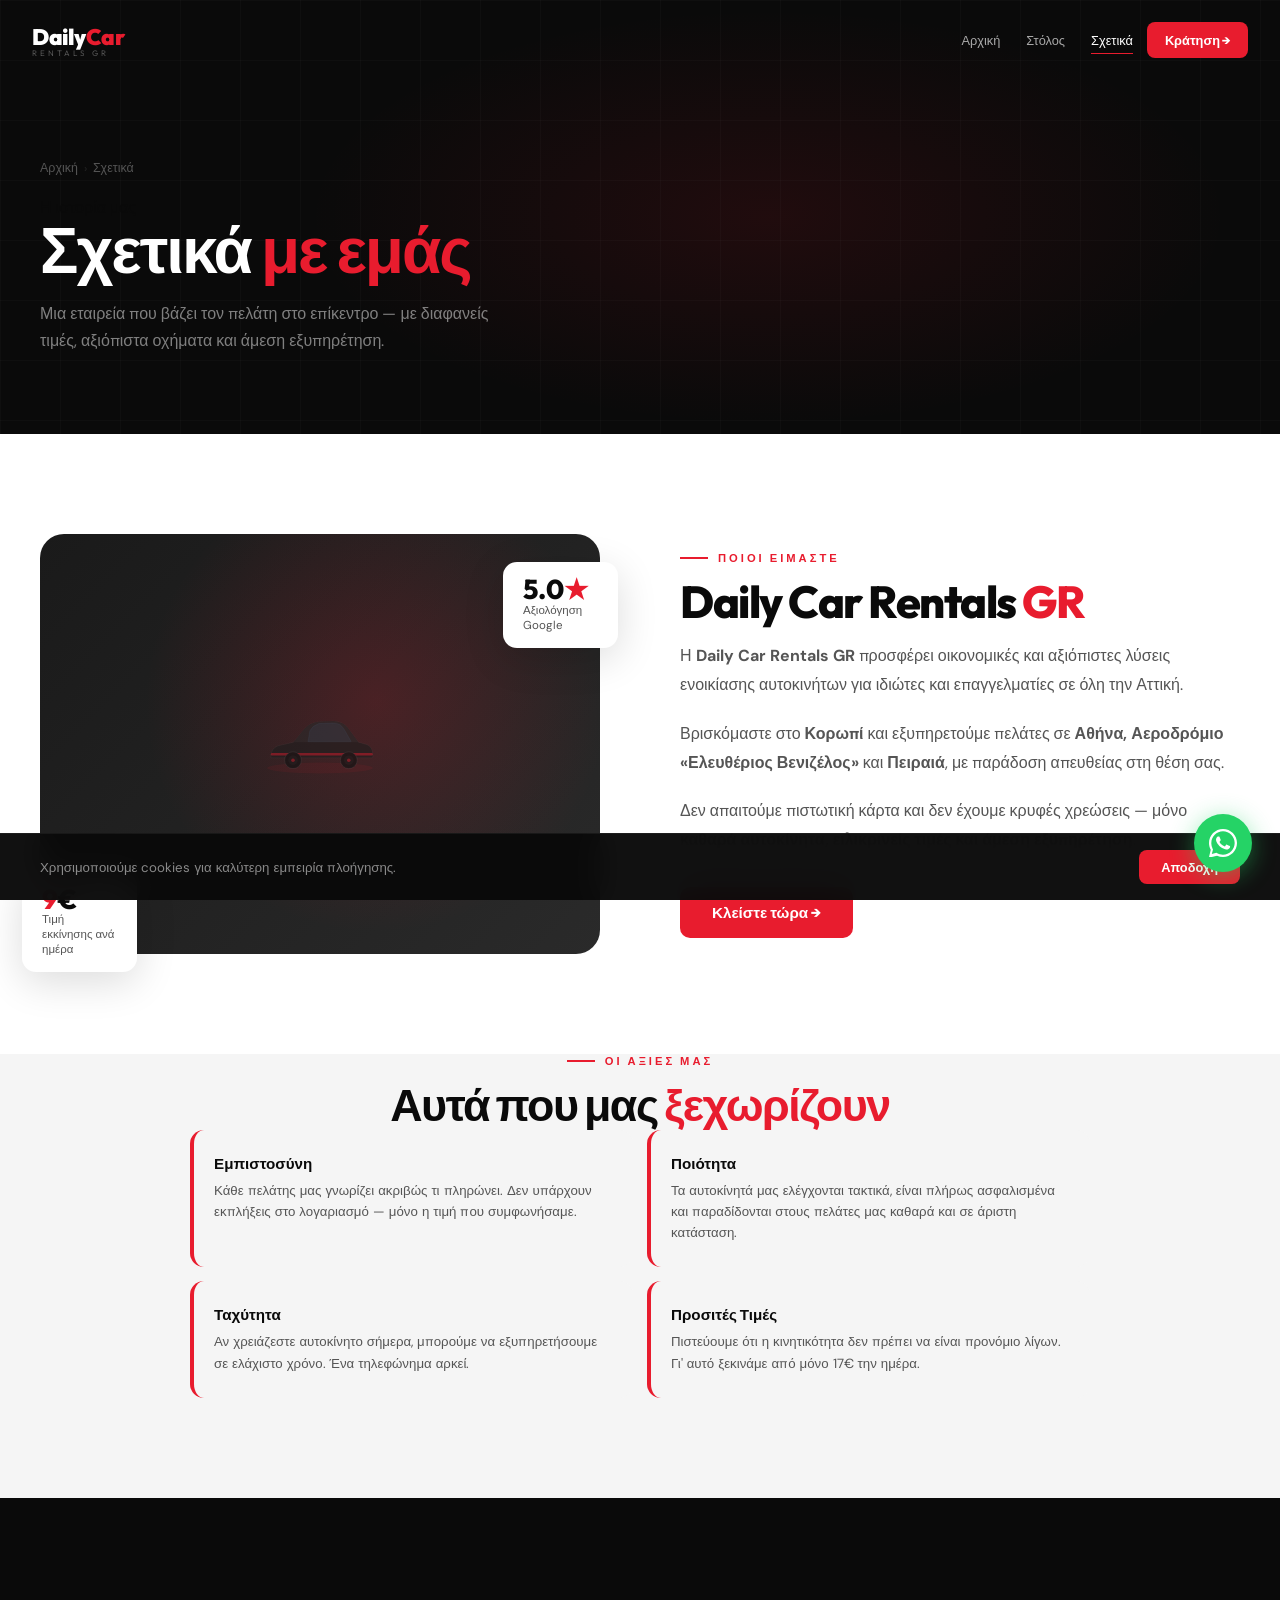
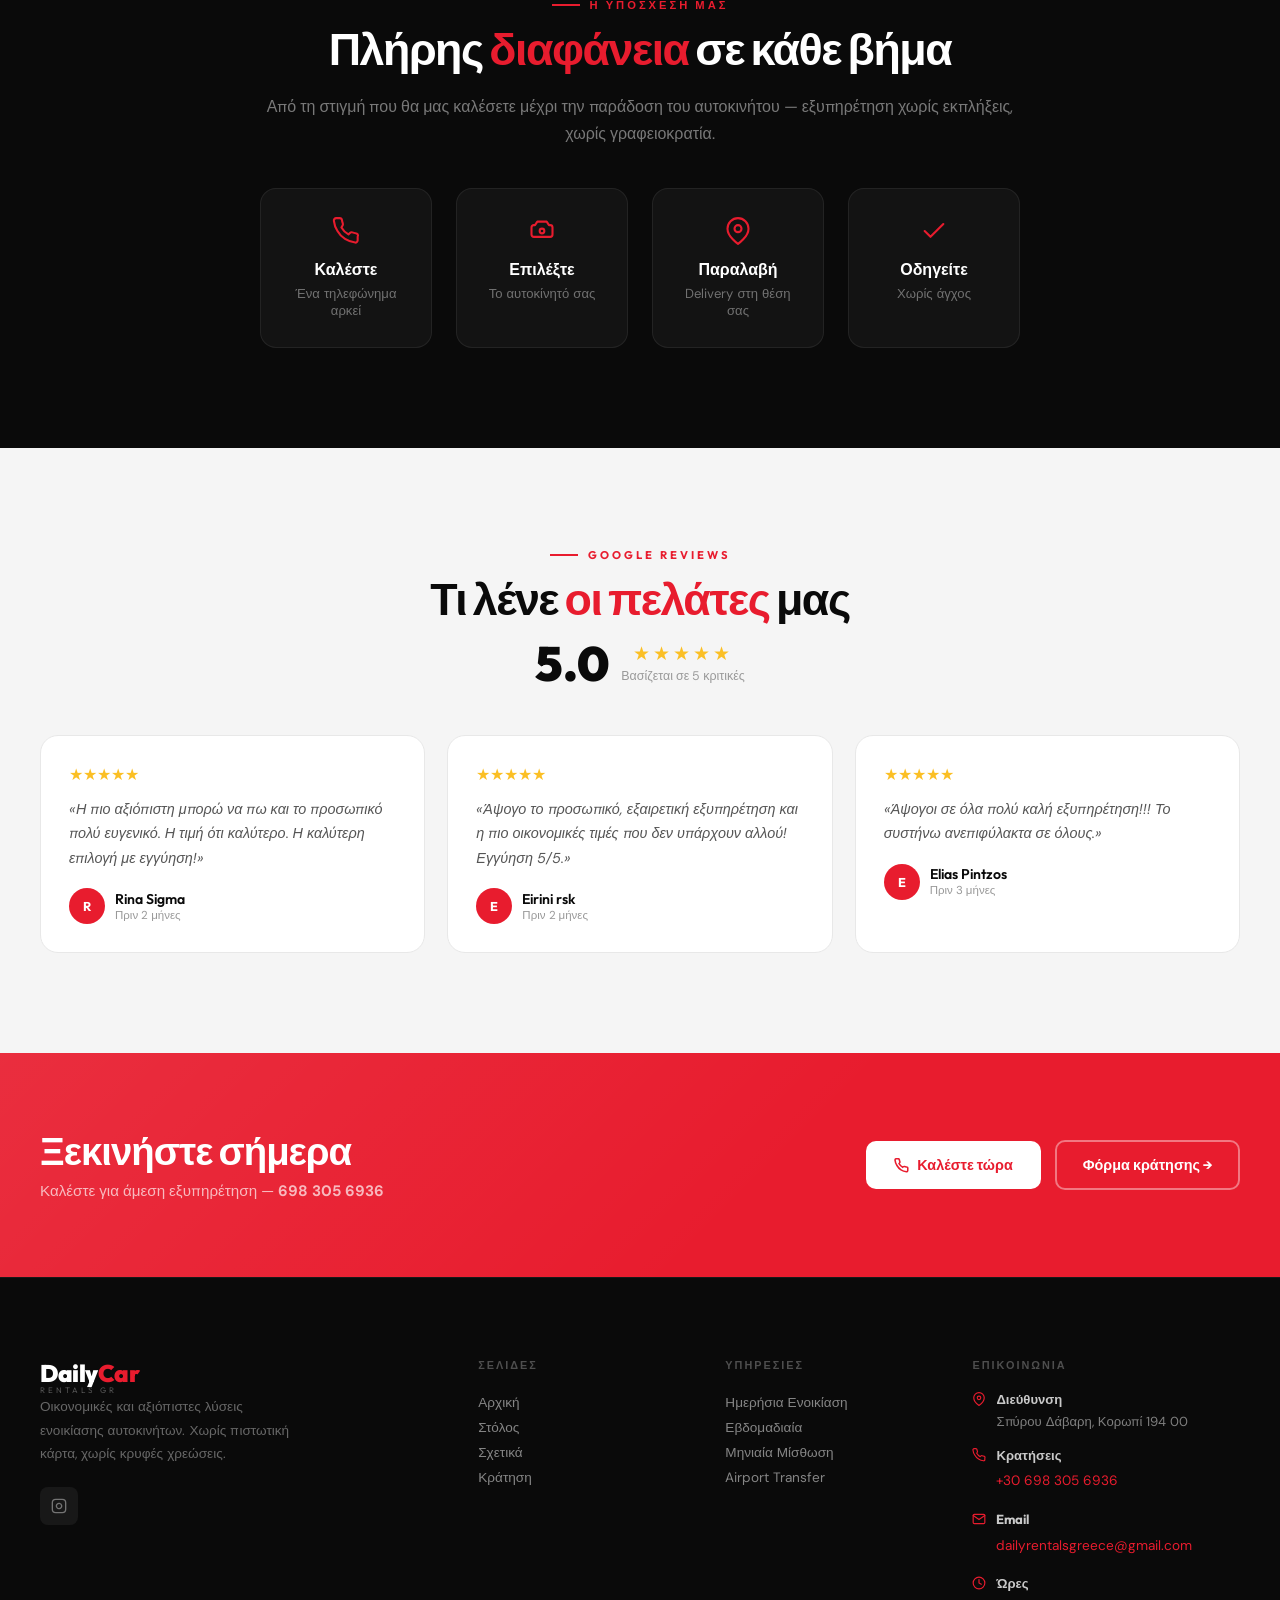
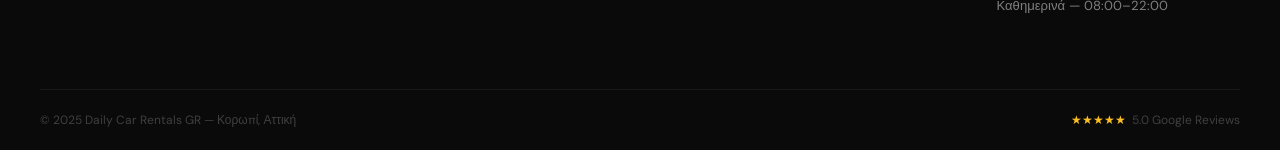
==== commit db9f81be: "Remove all emojis site-wide; fix hero card layout bug - Replace every emoji icon with inline SVG acr" ====
--- a/about.html
+++ b/about.html
@@ -68,7 +68,21 @@
     <div class="about-story">
       <!-- Visual -->
       <div class="about-vis rv">
-        <div class="about-img">🚗</div>
+        <div class="about-img">
+          <svg viewBox="0 0 200 110" width="120" style="opacity:.6">
+            <ellipse cx="100" cy="95" rx="88" ry="9" fill="rgba(232,28,46,.12)"/>
+            <path d="M18 78 Q18 62 30 58 L56 52 L74 30 Q82 20 98 18 L122 17 Q138 17 146 28 L164 52 L178 56 Q188 60 188 73 L188 78 Z" fill="#1e1e1e" stroke="rgba(255,255,255,.1)" stroke-width="1"/>
+            <path d="M74 30 Q82 20 98 18 L122 17 Q138 17 146 28 L164 52 L56 52 Z" fill="#2a2a2a"/>
+            <path d="M80 51 L83 33 Q88 24 98 21 L122 20 Q134 20 140 30 L152 51 Z" fill="rgba(100,180,255,.1)" stroke="rgba(100,180,255,.15)" stroke-width="1"/>
+            <rect x="18" y="70" width="170" height="4" rx="2" fill="rgba(232,28,46,.7)"/>
+            <circle cx="55" cy="82" r="14" fill="#111" stroke="rgba(255,255,255,.12)" stroke-width="1.5"/>
+            <circle cx="55" cy="82" r="8" fill="#1a1a1a"/>
+            <circle cx="55" cy="82" r="3" fill="rgba(232,28,46,.7)"/>
+            <circle cx="148" cy="82" r="14" fill="#111" stroke="rgba(255,255,255,.12)" stroke-width="1.5"/>
+            <circle cx="148" cy="82" r="8" fill="#1a1a1a"/>
+            <circle cx="148" cy="82" r="3" fill="rgba(232,28,46,.7)"/>
+          </svg>
+        </div>
         <div class="a-stat">
           <div><div class="a-stat-num"><span data-count="10">10</span>€</div><div class="a-stat-lbl">Τιμή εκκίνησης ανά ημέρα</div></div>
         </div>
@@ -108,20 +122,20 @@
     </div>
     <div class="values-grid" style="max-width:900px;margin:0 auto">
       <div class="val-c rv d1">
-        <h3>🤝 Εμπιστοσύνη</h3>
+        <h3>Εμπιστοσύνη</h3>
         <p>Κάθε πελάτης μας γνωρίζει ακριβώς τι πληρώνει. Δεν υπάρχουν εκπλήξεις στο λογαριασμό — μόνο η τιμή που συμφωνήσαμε.</p>
       </div>
       <div class="val-c rv d2">
-        <h3>✨ Ποιότητα</h3>
+        <h3>Ποιότητα</h3>
         <p>Τα αυτοκίνητά μας ελέγχονται τακτικά, είναι πλήρως ασφαλισμένα και παραδίδονται στους πελάτες μας καθαρά και σε άριστη κατάσταση.</p>
       </div>
       <div class="val-c rv d3">
-        <h3>⚡ Ταχύτητα</h3>
+        <h3>Ταχύτητα</h3>
         <p>Αν χρειάζεστε αυτοκίνητο σήμερα, μπορούμε να εξυπηρετήσουμε σε ελάχιστο χρόνο. Ένα τηλεφώνημα αρκεί.</p>
       </div>
       <div class="val-c rv d4">
-        <h3>💰 Προσιτές Τιμές</h3>
-        <p>Πιστεύουμε ότι η κινητικότητα δεν πρέπει να είναι προνόμιο λίγων. Γι' αυτό ξεκινάμε από μόνο 10€ την ημέρα.</p>
+        <h3>Προσιτές Τιμές</h3>
+        <p>Πιστεύουμε ότι η κινητικότητα δεν πρέπει να είναι προνόμιο λίγων. Γι' αυτό ξεκινάμε από μόνο 17€ την ημέρα.</p>
       </div>
     </div>
   </div>
@@ -136,22 +150,22 @@
       <div class="rv d2"><p class="s-sub w" style="max-width:100%;text-align:center;margin:20px 0 40px">Από τη στιγμή που θα μας καλέσετε μέχρι την παράδοση του αυτοκινήτου — εξυπηρέτηση χωρίς εκπλήξεις, χωρίς γραφειοκρατία.</p></div>
       <div class="rv d3" style="display:flex;gap:24px;justify-content:center;flex-wrap:wrap">
         <div style="text-align:center;padding:28px;background:rgba(255,255,255,.04);border:1px solid rgba(255,255,255,.07);border-radius:16px;flex:1;min-width:160px">
-          <div style="font-size:2rem;margin-bottom:10px">📞</div>
+          <div style="display:flex;justify-content:center;margin-bottom:14px"><svg width="28" height="28" viewBox="0 0 24 24" fill="none" stroke="#e81c2e" stroke-width="1.8" stroke-linecap="round" stroke-linejoin="round"><path d="M22 16.92v3a2 2 0 0 1-2.18 2 19.79 19.79 0 0 1-8.63-3.07A19.5 19.5 0 0 1 4.69 12a19.79 19.79 0 0 1-3.07-8.67A2 2 0 0 1 3.56 1h3a2 2 0 0 1 2 1.72c.127.96.361 1.903.7 2.81a2 2 0 0 1-.45 2.11L8.09 8.91a16 16 0 0 0 6 6l1.27-1.27a2 2 0 0 1 2.11-.45c.907.339 1.85.573 2.81.7A2 2 0 0 1 22 16.92z"/></svg></div>
           <div style="font-family:var(--font-display);font-weight:700;color:#fff;margin-bottom:6px">Καλέστε</div>
           <div style="font-size:.82rem;color:rgba(255,255,255,.4)">Ένα τηλεφώνημα αρκεί</div>
         </div>
         <div style="text-align:center;padding:28px;background:rgba(255,255,255,.04);border:1px solid rgba(255,255,255,.07);border-radius:16px;flex:1;min-width:160px">
-          <div style="font-size:2rem;margin-bottom:10px">🚗</div>
+          <div style="display:flex;justify-content:center;margin-bottom:14px"><svg width="28" height="28" viewBox="0 0 24 24" fill="none" stroke="#e81c2e" stroke-width="1.8" stroke-linecap="round" stroke-linejoin="round"><path d="M19 17H5a2 2 0 0 1-2-2V9a2 2 0 0 1 2-2h1l2-3h8l2 3h1a2 2 0 0 1 2 2v6a2 2 0 0 1-2 2z"/><circle cx="12" cy="12" r="2"/></svg></div>
           <div style="font-family:var(--font-display);font-weight:700;color:#fff;margin-bottom:6px">Επιλέξτε</div>
           <div style="font-size:.82rem;color:rgba(255,255,255,.4)">Το αυτοκίνητό σας</div>
         </div>
         <div style="text-align:center;padding:28px;background:rgba(255,255,255,.04);border:1px solid rgba(255,255,255,.07);border-radius:16px;flex:1;min-width:160px">
-          <div style="font-size:2rem;margin-bottom:10px">📍</div>
+          <div style="display:flex;justify-content:center;margin-bottom:14px"><svg width="28" height="28" viewBox="0 0 24 24" fill="none" stroke="#e81c2e" stroke-width="1.8" stroke-linecap="round" stroke-linejoin="round"><path d="M21 10c0 7-9 13-9 13s-9-6-9-13a9 9 0 0 1 18 0z"/><circle cx="12" cy="10" r="3"/></svg></div>
           <div style="font-family:var(--font-display);font-weight:700;color:#fff;margin-bottom:6px">Παραλαβή</div>
           <div style="font-size:.82rem;color:rgba(255,255,255,.4)">Delivery στη θέση σας</div>
         </div>
         <div style="text-align:center;padding:28px;background:rgba(255,255,255,.04);border:1px solid rgba(255,255,255,.07);border-radius:16px;flex:1;min-width:160px">
-          <div style="font-size:2rem;margin-bottom:10px">✅</div>
+          <div style="display:flex;justify-content:center;margin-bottom:14px"><svg width="28" height="28" viewBox="0 0 24 24" fill="none" stroke="#e81c2e" stroke-width="1.8" stroke-linecap="round" stroke-linejoin="round"><polyline points="20 6 9 17 4 12"/></svg></div>
           <div style="font-family:var(--font-display);font-weight:700;color:#fff;margin-bottom:6px">Οδηγείτε</div>
           <div style="font-size:.82rem;color:rgba(255,255,255,.4)">Χωρίς άγχος</div>
         </div>
--- a/css/style.css
+++ b/css/style.css
@@ -129,8 +129,8 @@
 .feat-ico { font-size: 1.3rem; margin-bottom: 5px; }
 .feat-txt { font-size: .68rem; color: rgba(255,255,255,.45); font-weight: 500; line-height: 1.3; }
 .fl-tag { position: absolute; background: rgba(10,10,10,.92); border: 1px solid rgba(255,255,255,.1); border-radius: 10px; padding: 10px 14px; backdrop-filter: blur(12px); display: flex; align-items: center; gap: 8px; }
-.fl-tag:first-of-type { top: -20px; left: 20px; animation: fl 4s ease-in-out infinite; }
-.fl-tag:last-of-type { top: -20px; right: 20px; animation: fl 4s 2s ease-in-out infinite; }
+.fl-tag:first-child { top: -18px; left: 12px; animation: fl 4s ease-in-out infinite; }
+.fl-tag:nth-child(2) { bottom: 70px; right: -12px; top: auto; animation: fl 4s 2s ease-in-out infinite; }
 @keyframes fl { 0%,100%{transform:translateY(0)} 50%{transform:translateY(-10px)} }
 .fl-ico { font-size: 1.1rem; }
 .fl-txt { font-family: var(--font-display); font-size: .78rem; font-weight: 600; color: #fff; }
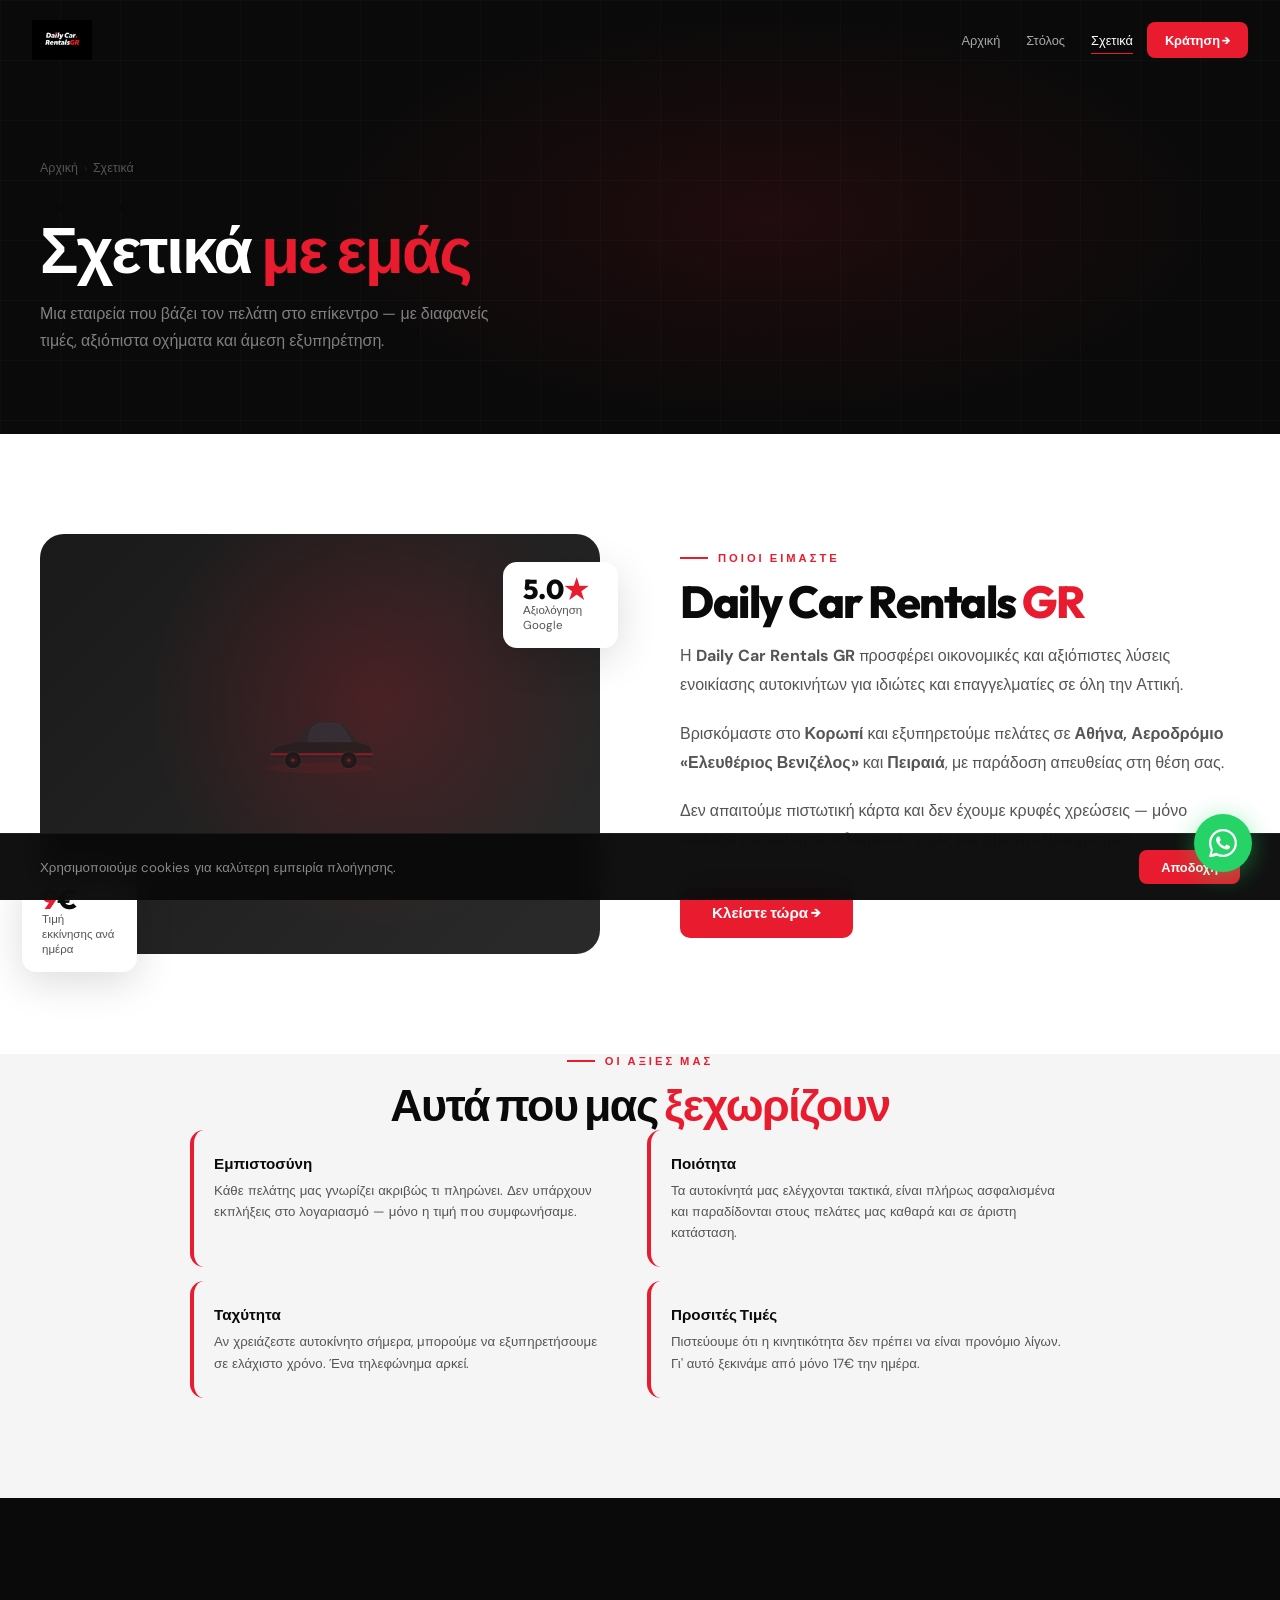
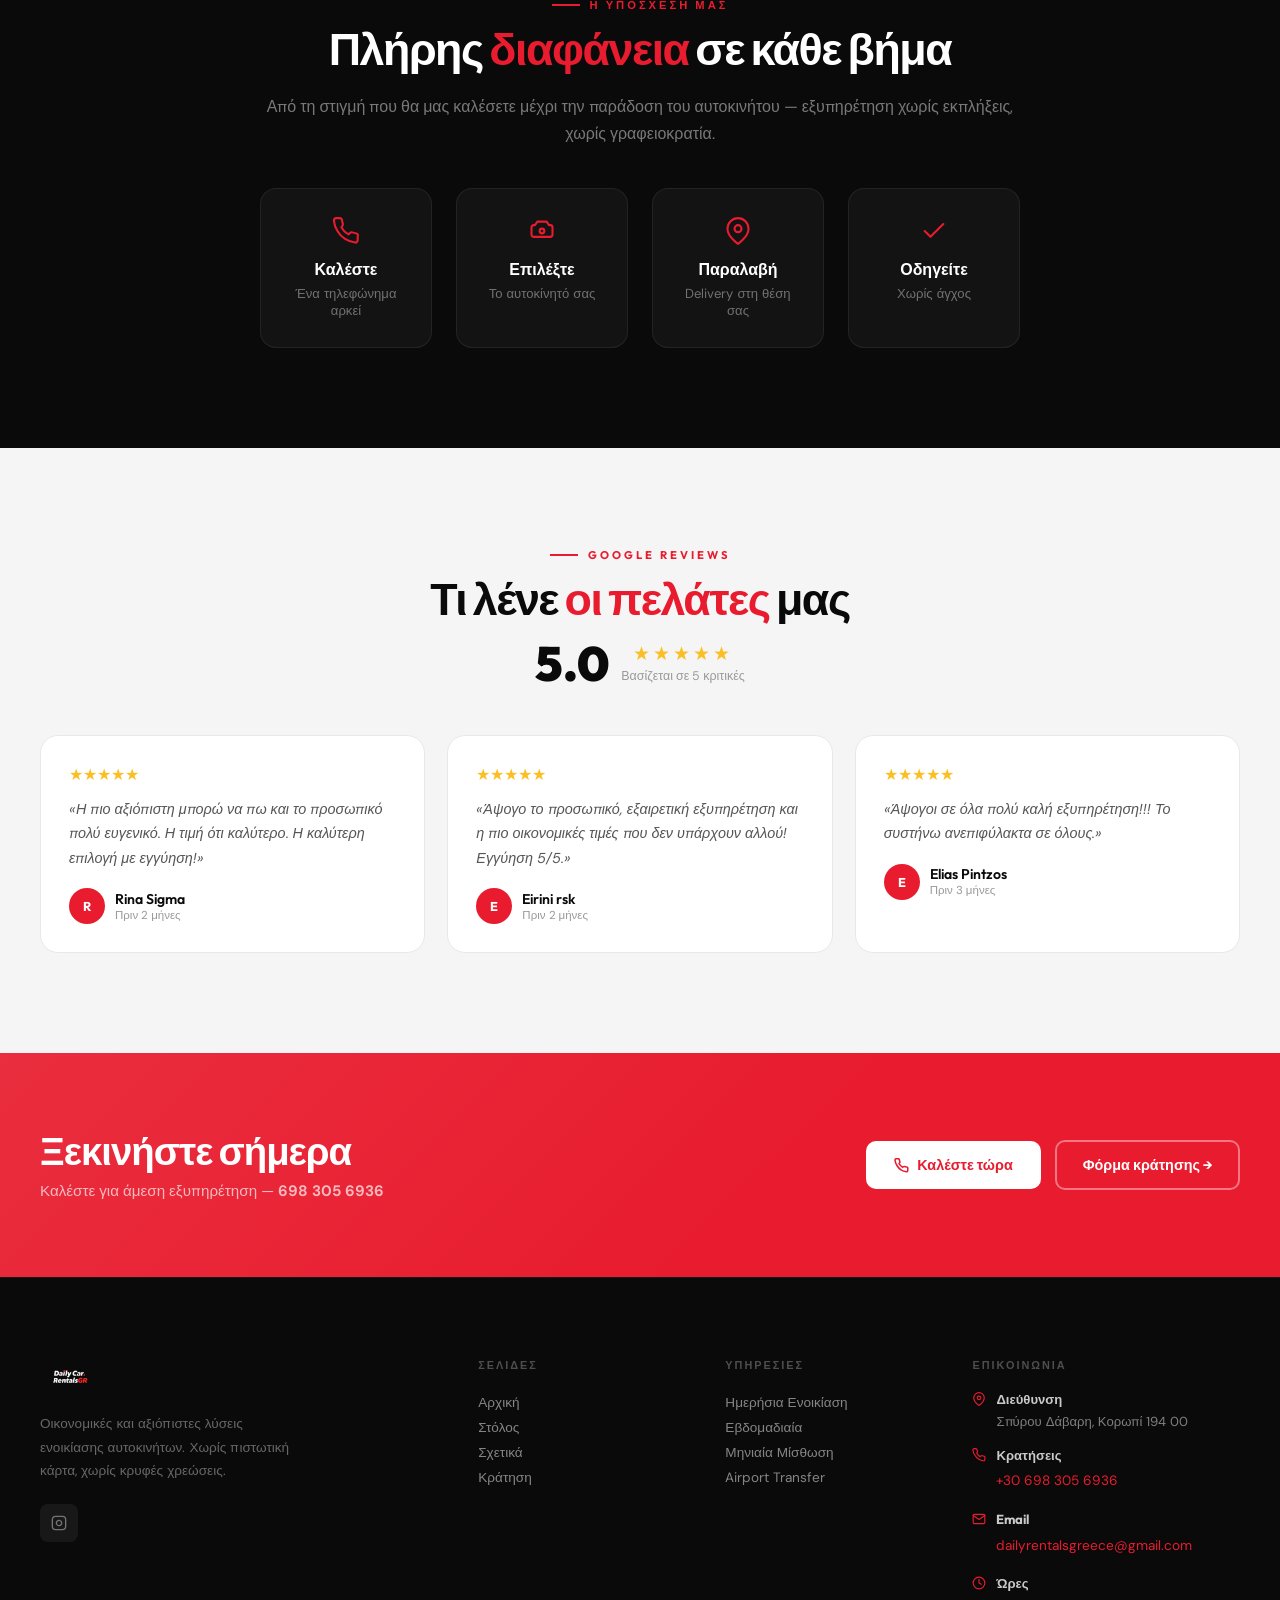
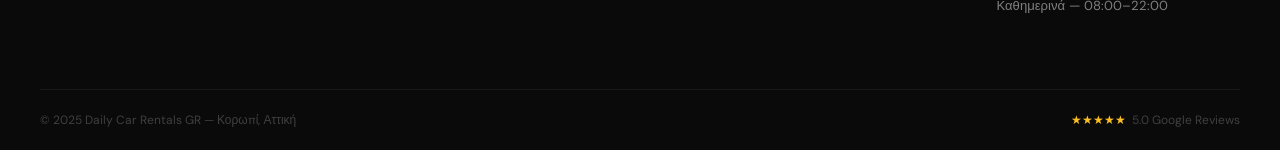
==== commit 9f3f6a42: "Add real logo, insurance/extras tables, Vercel config - Replace text nav-logo with logo.png image (m" ====
--- a/about.html
+++ b/about.html
@@ -33,7 +33,7 @@
 <!-- NAVBAR -->
 <nav id="nav">
   <div class="nav-in">
-    <a href="index.html" class="nav-logo">Daily<span>Car</span><small>Rentals GR</small></a>
+    <a href="index.html" class="nav-logo"><img src="images/logo.png" alt="Daily Car Rentals GR" class="nav-logo-img"/></a>
     <div class="nav-links">
       <a href="index.html">Αρχική</a>
       <a href="fleet.html">Στόλος</a>
@@ -241,7 +241,7 @@
   <div class="wrap">
     <div class="ft-grid">
       <div class="ft-brand">
-        <a href="index.html" class="nav-logo">Daily<span>Car</span><small>Rentals GR</small></a>
+        <a href="index.html" class="nav-logo"><img src="images/logo.png" alt="Daily Car Rentals GR" class="nav-logo-img"/></a>
         <p class="ft-desc">Οικονομικές και αξιόπιστες λύσεις ενοικίασης αυτοκινήτων. Χωρίς πιστωτική κάρτα, χωρίς κρυφές χρεώσεις.</p>
         <div class="ft-socials">
           <a href="https://instagram.com/dailycar.rentalsgr" target="_blank" class="soc-btn" aria-label="Instagram">
--- a/css/style.css
+++ b/css/style.css
@@ -50,9 +50,11 @@
 #nav { position: fixed; top: 0; left: 0; right: 0; width: 100%; height: var(--nav-height); z-index: 1000; transition: background .4s, box-shadow .4s, height .3s; overflow: hidden; }
 #nav.solid { background: rgba(10,10,10,.97); backdrop-filter: blur(20px); box-shadow: 0 2px 40px rgba(0,0,0,.3); height: 68px; }
 .nav-in { width: 100%; max-width: 100%; margin: 0; padding: 0 32px; display: flex; align-items: center; justify-content: space-between; height: 100%; gap: 16px; }
-.nav-logo { font-family: var(--font-display); font-size: 1.4rem; font-weight: 900; color: #fff; letter-spacing: -.5px; flex-shrink: 0; }
+.nav-logo { font-family: var(--font-display); font-size: 1.4rem; font-weight: 900; color: #fff; letter-spacing: -.5px; flex-shrink: 0; display: flex; align-items: center; }
 .nav-logo span { color: var(--red); }
 .nav-logo small { display: block; font-size: .5rem; font-weight: 400; letter-spacing: 3px; color: rgba(255,255,255,.3); text-transform: uppercase; margin-top: -3px; }
+.nav-logo-img { height: 40px; width: auto; object-fit: contain; mix-blend-mode: screen; display: block; }
+.loader-logo { height: 60px; width: auto; object-fit: contain; mix-blend-mode: screen; }
 .nav-links { display: flex; align-items: center; gap: 2px; flex-shrink: 0; }
 .nav-links a { font-family: var(--font-display); font-size: .8rem; font-weight: 500; color: rgba(255,255,255,.65); padding: 8px 12px; border-radius: 6px; transition: color .2s, background .2s; position: relative; white-space: nowrap; }
 .nav-links a::after { content: ''; position: absolute; bottom: 2px; left: 12px; right: 12px; height: 1.5px; background: var(--red); transform: scaleX(0); transition: transform .3s var(--ease); }
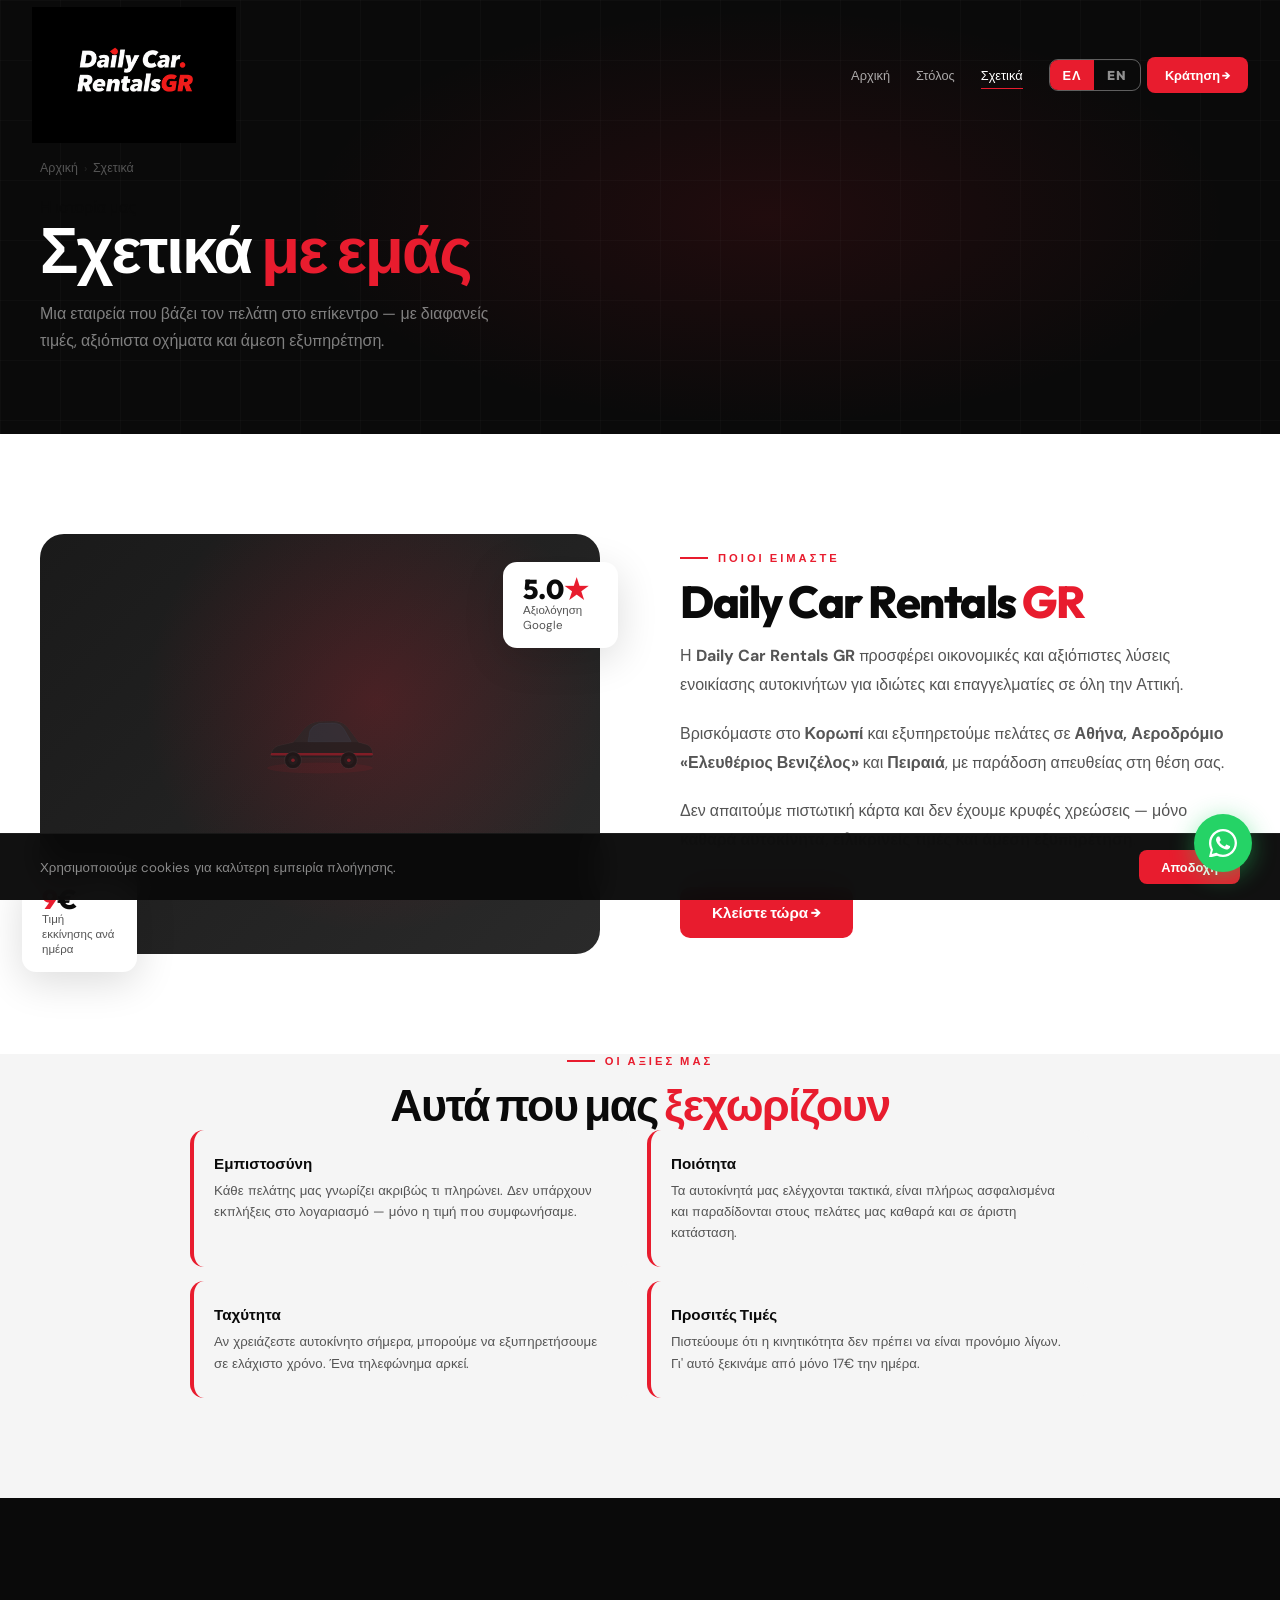
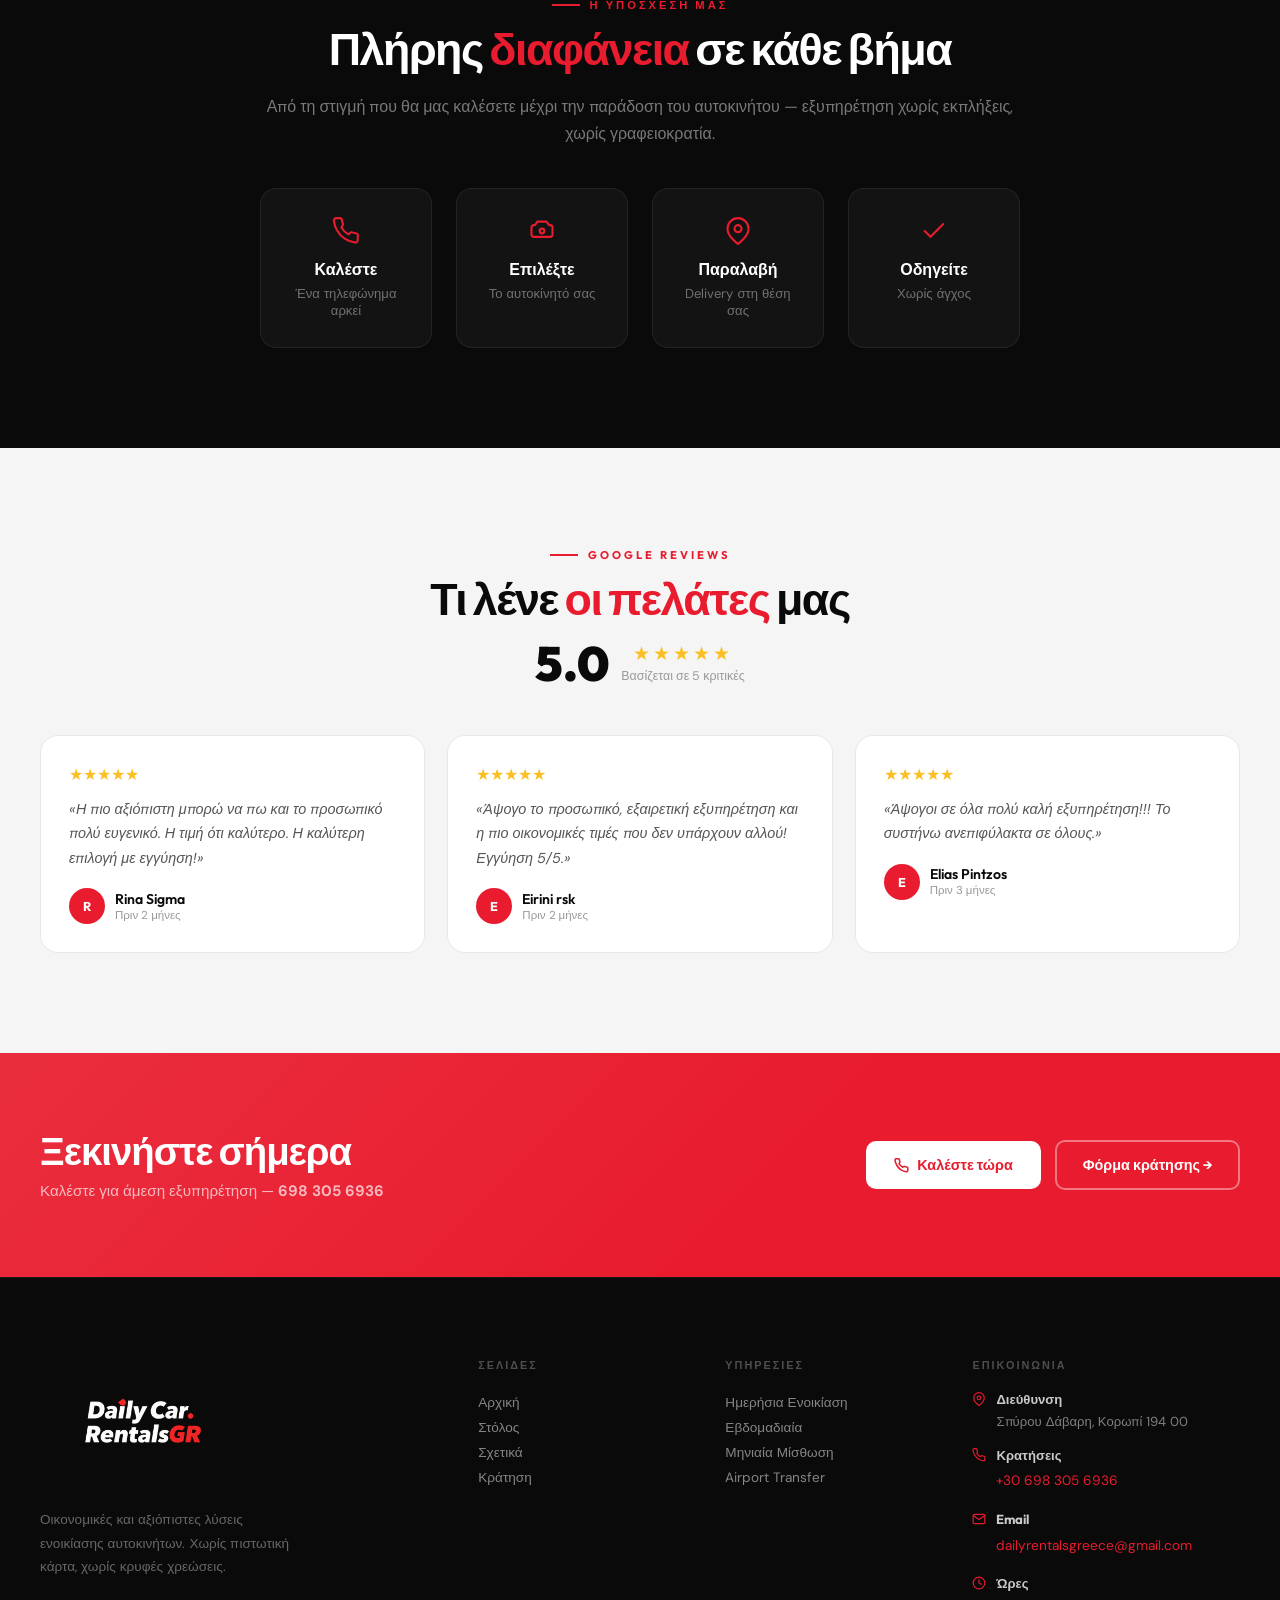
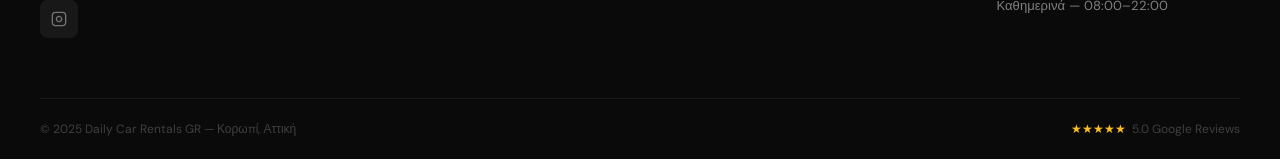
==== commit c7d114d8: "Fix lang toggle: move into nav-links group, remove broken floating pill Floating pill had no CSS app" ====
--- a/about.html
+++ b/about.html
@@ -35,19 +35,29 @@
   <div class="nav-in">
     <a href="index.html" class="nav-logo"><img src="images/logo.png" alt="Daily Car Rentals GR" class="nav-logo-img"/></a>
     <div class="nav-links">
-      <a href="index.html">Αρχική</a>
-      <a href="fleet.html">Στόλος</a>
-      <a href="about.html" class="on">Σχετικά</a>
-      <a href="contact.html" class="nav-cta">Κράτηση →</a>
-    </div>
+      <a href="index.html" data-i18n="nav-home">Αρχική</a>
+      <a href="fleet.html" data-i18n="nav-fleet">Στόλος</a>
+      <a href="about.html" class="on" data-i18n="nav-about">Σχετικά</a>
+      <div class="lang-toggle" style="margin-left:12px;margin-right:4px">
+        <button class="lang-btn active" data-lang="el">ΕΛ</button>
+        <button class="lang-btn" data-lang="en">EN</button>
+      </div>
+            <a href="contact.html" class="nav-cta" data-i18n="nav-book">Κράτηση →</a>
+    </div>
+
     <button class="hamburger" id="ham" aria-label="Menu"><span></span><span></span><span></span></button>
   </div>
 </nav>
+
 <div class="mob-nav" id="mob-nav">
   <a href="index.html">Αρχική</a>
   <a href="fleet.html">Στόλος Αυτοκινήτων</a>
   <a href="about.html">Σχετικά με εμάς</a>
   <a href="contact.html" class="mob-cta">Κάντε Κράτηση →</a>
+  <div class="lang-toggle mob-lang" style="margin-top:10px;justify-content:center">
+    <button class="lang-btn active" data-lang="el">ΕΛ</button>
+    <button class="lang-btn" data-lang="en">EN</button>
+  </div>
 </div>
 
 <!-- PAGE HEADER -->
--- a/css/style.css
+++ b/css/style.css
@@ -19,7 +19,7 @@
   --font-display: 'Outfit', sans-serif;
   --font-body: 'DM Sans', sans-serif;
 
-  --nav-height: 80px;
+  --nav-height: 150px;
   --ease: cubic-bezier(0.4, 0, 0.2, 1);
   --ease-out: cubic-bezier(0.16, 1, 0.3, 1);
 }
@@ -47,13 +47,13 @@
 @keyframes lf { to { width: 100%; } }
 
 /* NAVBAR */
-#nav { position: fixed; top: 0; left: 0; right: 0; width: 100%; height: var(--nav-height); z-index: 1000; transition: background .4s, box-shadow .4s, height .3s; overflow: hidden; }
-#nav.solid { background: rgba(10,10,10,.97); backdrop-filter: blur(20px); box-shadow: 0 2px 40px rgba(0,0,0,.3); height: 68px; }
+#nav { position: fixed; top: 0; left: 0; right: 0; width: 100%; height: var(--nav-height); z-index: 1000; transition: background .4s, box-shadow .4s, height .3s; }
+#nav.solid { background: rgba(10,10,10,.97); backdrop-filter: blur(20px); box-shadow: 0 2px 40px rgba(0,0,0,.3); height: 136px; }
 .nav-in { width: 100%; max-width: 100%; margin: 0; padding: 0 32px; display: flex; align-items: center; justify-content: space-between; height: 100%; gap: 16px; }
 .nav-logo { font-family: var(--font-display); font-size: 1.4rem; font-weight: 900; color: #fff; letter-spacing: -.5px; flex-shrink: 0; display: flex; align-items: center; }
 .nav-logo span { color: var(--red); }
 .nav-logo small { display: block; font-size: .5rem; font-weight: 400; letter-spacing: 3px; color: rgba(255,255,255,.3); text-transform: uppercase; margin-top: -3px; }
-.nav-logo-img { height: 40px; width: auto; object-fit: contain; mix-blend-mode: screen; display: block; }
+.nav-logo-img { height: 136px; width: auto; object-fit: contain; mix-blend-mode: screen; display: block; }
 .loader-logo { height: 60px; width: auto; object-fit: contain; mix-blend-mode: screen; }
 .nav-links { display: flex; align-items: center; gap: 2px; flex-shrink: 0; }
 .nav-links a { font-family: var(--font-display); font-size: .8rem; font-weight: 500; color: rgba(255,255,255,.65); padding: 8px 12px; border-radius: 6px; transition: color .2s, background .2s; position: relative; white-space: nowrap; }
@@ -308,7 +308,7 @@
   .cta-acts{justify-content:center}
 }
 @media(max-width:640px){
-  :root{--nav-height:66px}
+  :root{--nav-height:100px}
   .section{padding:70px 0}
   .wrap{padding:0 20px}
   .nav-in{padding:0 20px}
@@ -333,6 +333,7 @@
 @keyframes spin { to { transform: rotate(360deg); } }
 
 /* ---- WHATSAPP FAB ---- */
+
 .wa-fab {
   position: fixed;
   bottom: 28px;
@@ -589,3 +590,42 @@
 /* ---- CONTACT FORM: HOURS NOTE ---- */
 .hours-note { font-size: .78rem; color: var(--gray-600); padding: 10px 14px; background: rgba(232,28,46,.05); border: 1px solid rgba(232,28,46,.15); border-radius: 8px; margin-top: 6px; line-height: 1.5; }
 
+/* ---- LANGUAGE TOGGLE ---- */
+.car-photo { position: relative; z-index: 1; width: 100%; height: 100%; object-fit: cover; object-position: center; }
+.hero-car-photo { width: 100%; height: 100%; object-fit: cover; object-position: center; border-radius: 10px; }
+.lang-toggle { display: inline-flex; align-items: center; gap: 0; border: 1.5px solid rgba(255,255,255,.35); border-radius: 9px; overflow: hidden; flex-shrink: 0; }
+.lang-btn { font-family: var(--font-display); font-size: .8rem; font-weight: 800; letter-spacing: .8px; padding: 7px 13px; color: rgba(255,255,255,.55); background: transparent; border: none; cursor: pointer; transition: color .2s, background .2s; }
+.lang-btn.active { background: var(--red); color: #fff; }
+.lang-btn:hover:not(.active) { color: #fff; background: rgba(255,255,255,.1); }
+
+/* ---- BOOKING STEP INDICATOR ---- */
+.bk-steps { display: flex; align-items: center; margin-bottom: 36px; }
+.bk-step { display: flex; align-items: center; gap: 10px; flex: 1; }
+.bk-step:last-child { flex: 0; }
+.bk-step-num { width: 28px; height: 28px; border-radius: 50%; border: 2px solid var(--gray-300); display: flex; align-items: center; justify-content: center; font-family: var(--font-display); font-size: .72rem; font-weight: 800; color: var(--gray-400); flex-shrink: 0; transition: border-color .3s, background .3s, color .3s; }
+.bk-step.done .bk-step-num { border-color: #16a34a; background: #16a34a; color: #fff; }
+.bk-step.active .bk-step-num { border-color: var(--red); background: var(--red); color: #fff; }
+.bk-step-label { font-family: var(--font-display); font-size: .72rem; font-weight: 600; color: var(--gray-400); white-space: nowrap; transition: color .3s; }
+.bk-step.active .bk-step-label { color: var(--black); }
+.bk-step.done .bk-step-label { color: #16a34a; }
+.bk-step-line { flex: 1; height: 1.5px; background: var(--gray-200); margin: 0 10px; }
+.bk-step.done + .bk-step .bk-step-line, .bk-step-line.done { background: #16a34a; }
+@media (max-width: 540px) { .bk-step-label { display: none; } .bk-step-line { margin: 0 6px; } }
+
+/* ---- CAR INFO CARD (booking form) ---- */
+#car-info-card { background: #f8f9fa; border: 1px solid var(--gray-200); border-radius: 14px; padding: 18px 20px; margin-top: 12px; display: none; }
+#car-info-card.visible { display: flex; align-items: flex-start; gap: 16px; }
+.cic-badge { background: var(--red); color: #fff; font-family: var(--font-display); font-size: .75rem; font-weight: 800; padding: 4px 10px; border-radius: 6px; flex-shrink: 0; letter-spacing: .5px; }
+.cic-body { flex: 1; min-width: 0; }
+.cic-name { font-family: var(--font-display); font-size: .95rem; font-weight: 700; color: var(--black); margin-bottom: 4px; }
+.cic-specs { display: flex; flex-wrap: wrap; gap: 6px; margin-bottom: 8px; }
+.cic-spec { font-size: .72rem; color: var(--gray-600); background: rgba(0,0,0,.05); border-radius: 4px; padding: 2px 8px; }
+.cic-rates { display: flex; flex-wrap: wrap; gap: 6px; }
+.cic-rate { font-family: var(--font-display); font-size: .72rem; font-weight: 600; color: var(--gray-600); }
+.cic-rate strong { color: var(--red); }
+.cic-deposit { font-size: .72rem; color: var(--gray-400); margin-top: 6px; }
+
+/* ---- DASHBOARD LINK in footer ---- */
+.dash-link { font-size: .72rem; color: rgba(255,255,255,.2); display: block; margin-top: 12px; transition: color .2s; }
+.dash-link:hover { color: rgba(255,255,255,.5); }
+
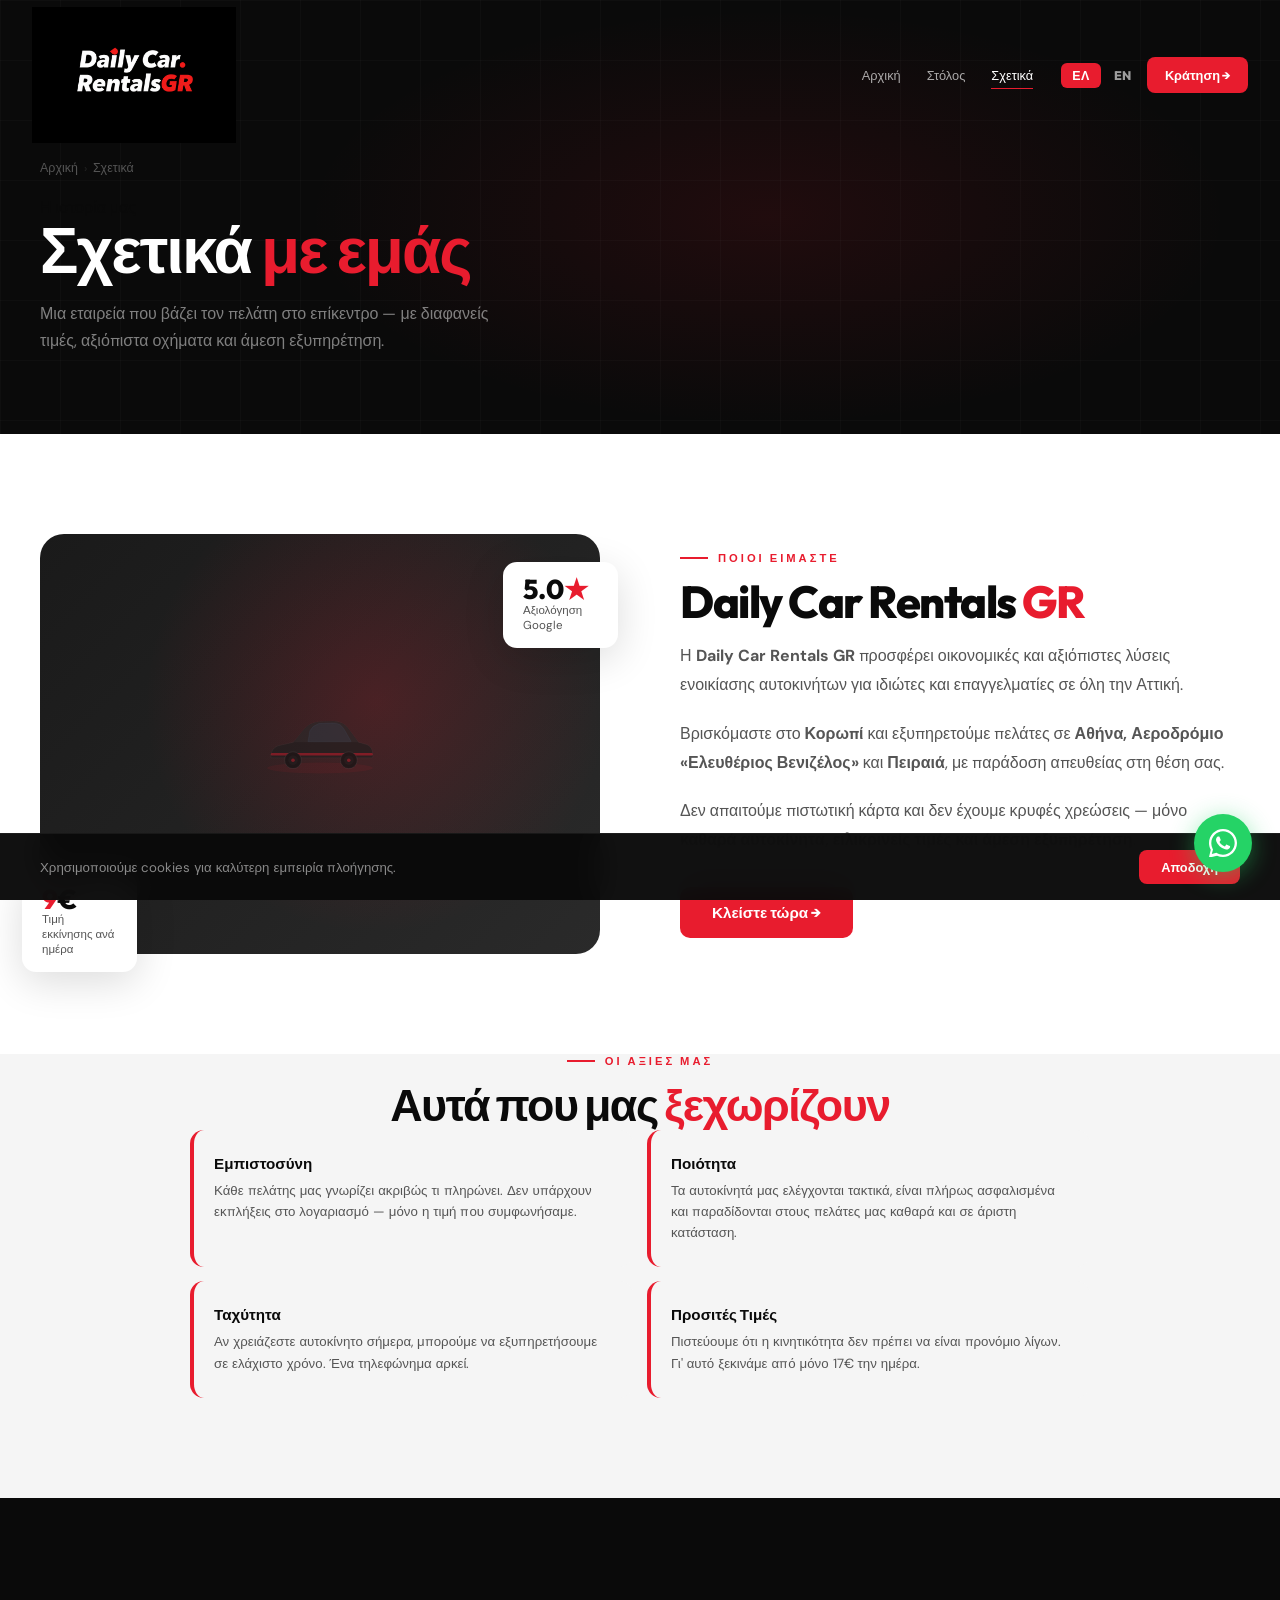
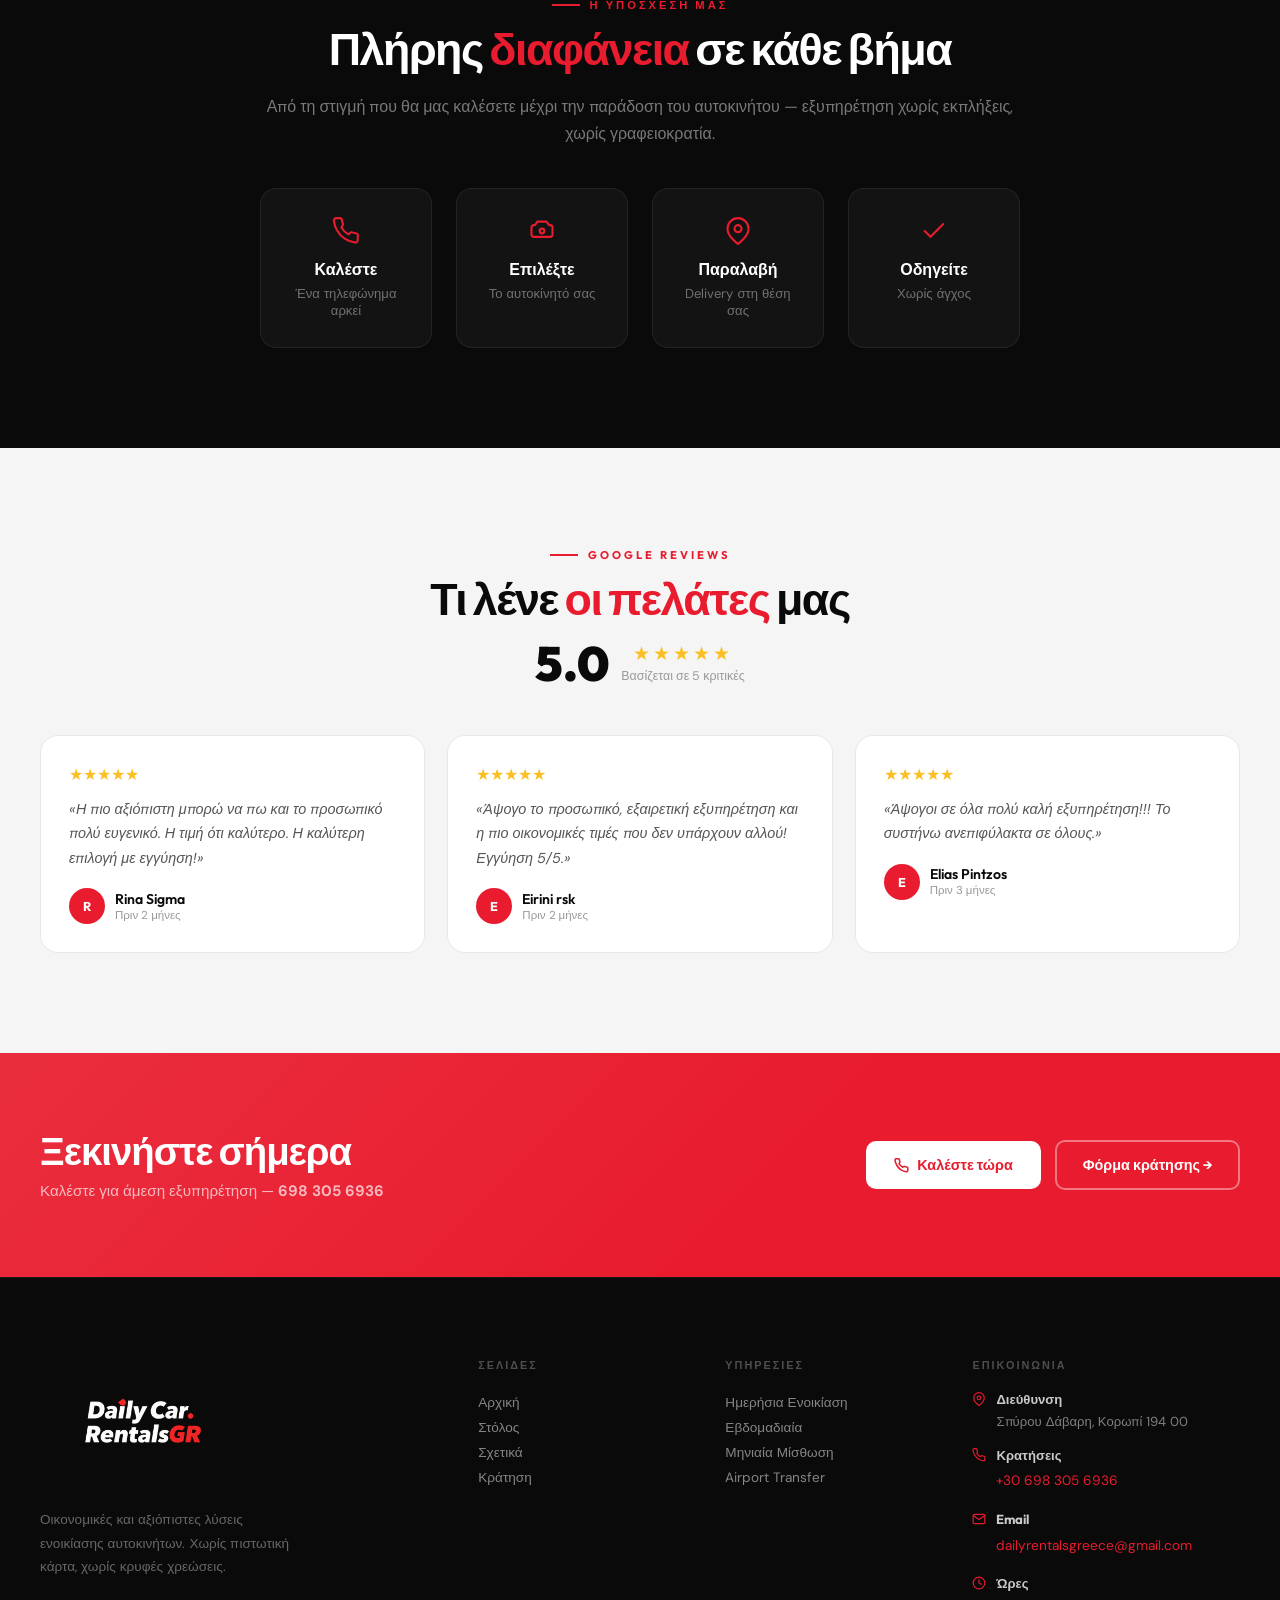
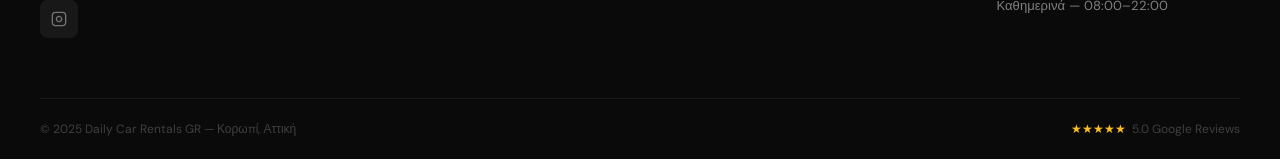
==== commit f2d3f923: "Fix lang toggle visibility: inline styles + !important CSS for class switching Buttons now have inli" ====
--- a/about.html
+++ b/about.html
@@ -38,9 +38,9 @@
       <a href="index.html" data-i18n="nav-home">Αρχική</a>
       <a href="fleet.html" data-i18n="nav-fleet">Στόλος</a>
       <a href="about.html" class="on" data-i18n="nav-about">Σχετικά</a>
-      <div class="lang-toggle" style="margin-left:12px;margin-right:4px">
-        <button class="lang-btn active" data-lang="el">ΕΛ</button>
-        <button class="lang-btn" data-lang="en">EN</button>
+      <div style="display:inline-flex;align-items:center;gap:2px;margin-left:14px;margin-right:2px;flex-shrink:0">
+        <button data-lang="el" class="lang-btn active" style="font-family:var(--font-display);font-size:.78rem;font-weight:800;letter-spacing:.5px;padding:5px 11px;background:var(--red);color:#fff;border:none;border-radius:6px;cursor:pointer;transition:opacity .2s">ΕΛ</button>
+        <button data-lang="en" class="lang-btn" style="font-family:var(--font-display);font-size:.78rem;font-weight:800;letter-spacing:.5px;padding:5px 11px;background:transparent;color:rgba(255,255,255,.6);border:none;border-radius:6px;cursor:pointer;transition:opacity .2s">EN</button>
       </div>
             <a href="contact.html" class="nav-cta" data-i18n="nav-book">Κράτηση →</a>
     </div>
--- a/css/style.css
+++ b/css/style.css
@@ -594,9 +594,10 @@
 .car-photo { position: relative; z-index: 1; width: 100%; height: 100%; object-fit: cover; object-position: center; }
 .hero-car-photo { width: 100%; height: 100%; object-fit: cover; object-position: center; border-radius: 10px; }
 .lang-toggle { display: inline-flex; align-items: center; gap: 0; border: 1.5px solid rgba(255,255,255,.35); border-radius: 9px; overflow: hidden; flex-shrink: 0; }
-.lang-btn { font-family: var(--font-display); font-size: .8rem; font-weight: 800; letter-spacing: .8px; padding: 7px 13px; color: rgba(255,255,255,.55); background: transparent; border: none; cursor: pointer; transition: color .2s, background .2s; }
-.lang-btn.active { background: var(--red); color: #fff; }
-.lang-btn:hover:not(.active) { color: #fff; background: rgba(255,255,255,.1); }
+.lang-btn { font-family: var(--font-display); font-size: .78rem; font-weight: 800; letter-spacing: .5px; border: none; cursor: pointer; transition: background .2s, color .2s; border-radius: 6px; padding: 5px 11px; }
+.lang-btn.active { background: var(--red) !important; color: #fff !important; }
+.lang-btn:not(.active) { background: transparent !important; color: rgba(255,255,255,.6) !important; }
+.lang-btn:hover:not(.active) { color: #fff !important; }
 
 /* ---- BOOKING STEP INDICATOR ---- */
 .bk-steps { display: flex; align-items: center; margin-bottom: 36px; }
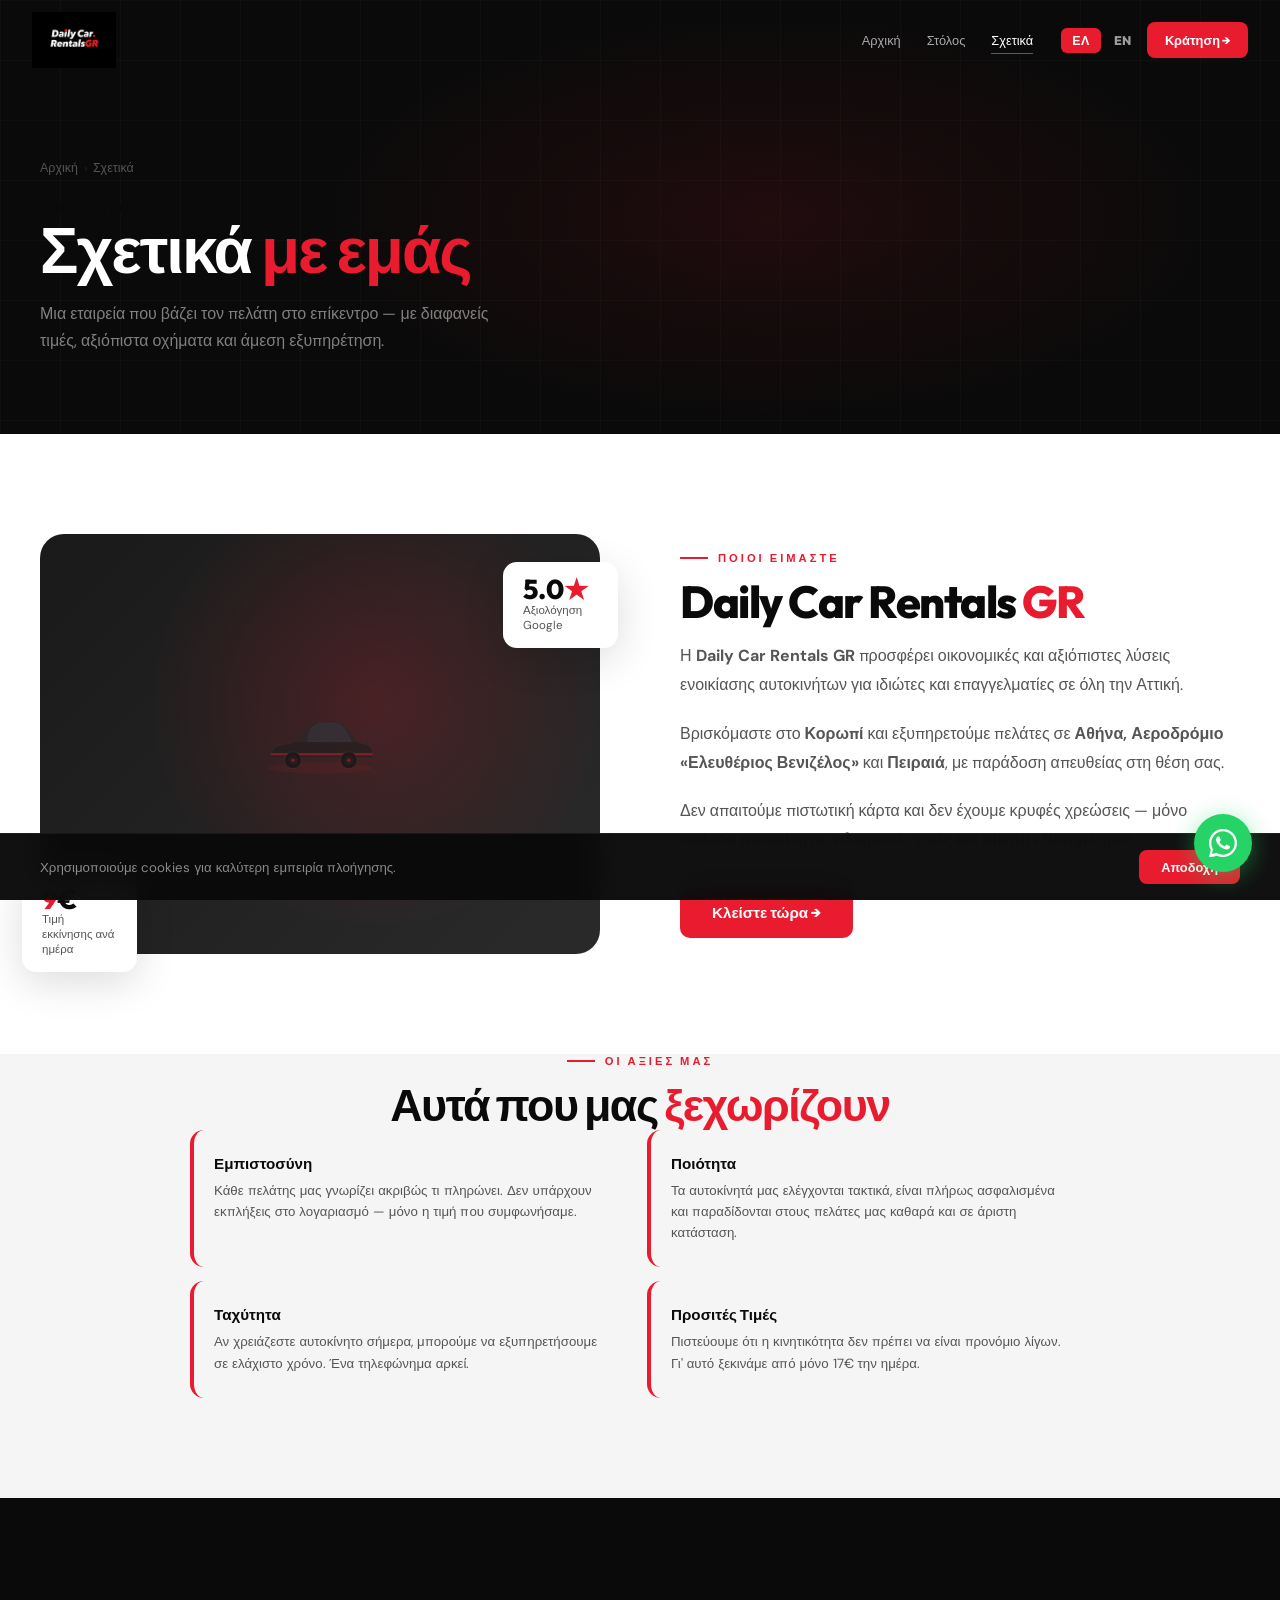
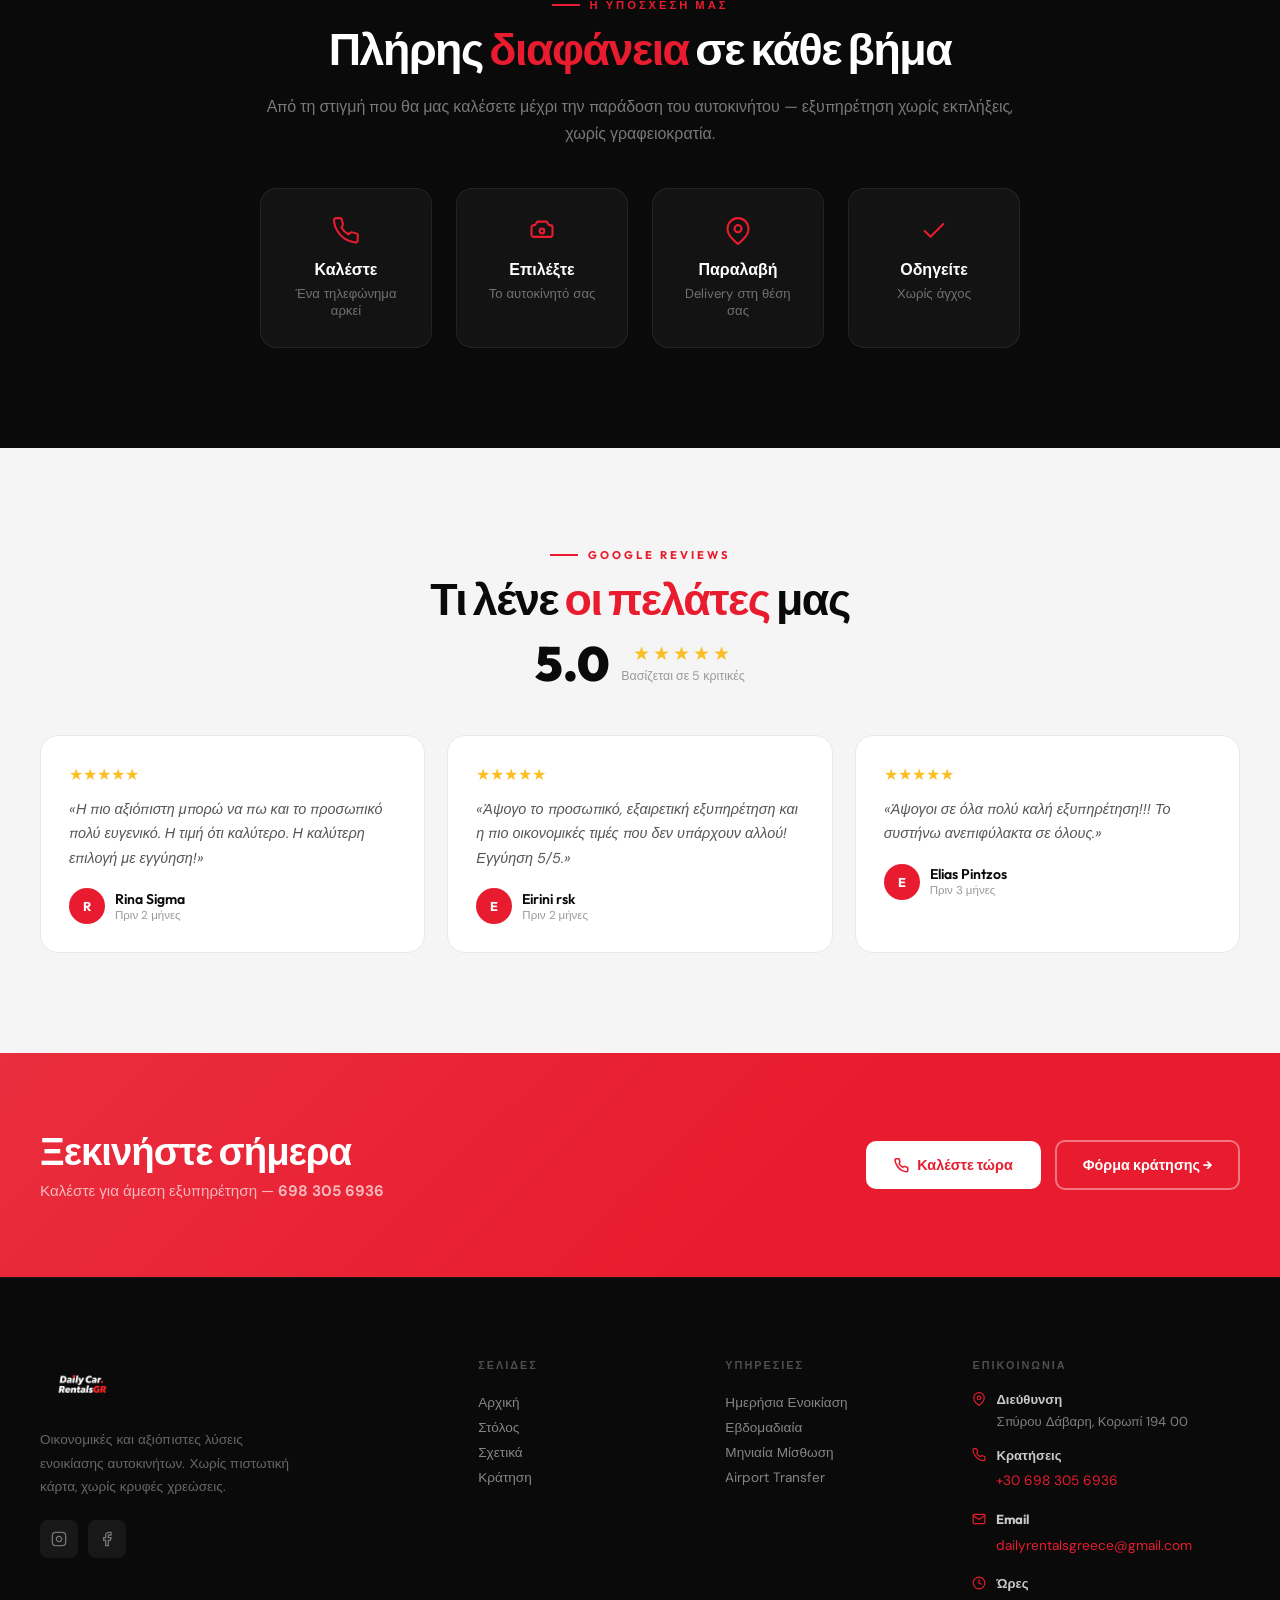
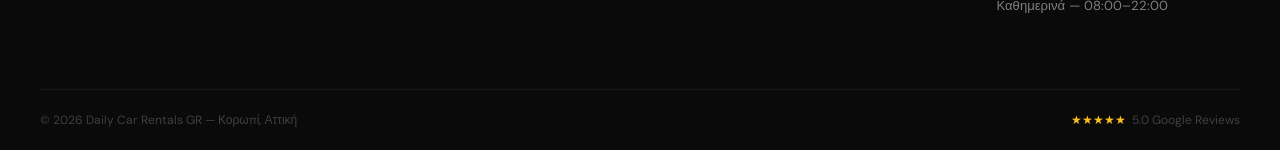
==== commit 2abd5251: "Add Facebook, Rafina/Lavrio locations, fix EN translation, update year - Add Facebook social button " ====
--- a/about.html
+++ b/about.html
@@ -39,8 +39,8 @@
       <a href="fleet.html" data-i18n="nav-fleet">Στόλος</a>
       <a href="about.html" class="on" data-i18n="nav-about">Σχετικά</a>
       <div style="display:inline-flex;align-items:center;gap:2px;margin-left:14px;margin-right:2px;flex-shrink:0">
-        <button data-lang="el" class="lang-btn active" style="font-family:var(--font-display);font-size:.78rem;font-weight:800;letter-spacing:.5px;padding:5px 11px;background:var(--red);color:#fff;border:none;border-radius:6px;cursor:pointer;transition:opacity .2s">ΕΛ</button>
-        <button data-lang="en" class="lang-btn" style="font-family:var(--font-display);font-size:.78rem;font-weight:800;letter-spacing:.5px;padding:5px 11px;background:transparent;color:rgba(255,255,255,.6);border:none;border-radius:6px;cursor:pointer;transition:opacity .2s">EN</button>
+        <button type="button" onclick="setLang(this.dataset.lang)" data-lang="el" class="lang-btn active" style="font-family:var(--font-display);font-size:.78rem;font-weight:800;letter-spacing:.5px;padding:5px 11px;background:var(--red);color:#fff;border:none;border-radius:6px;cursor:pointer;transition:opacity .2s">ΕΛ</button>
+        <button type="button" onclick="setLang(this.dataset.lang)" data-lang="en" class="lang-btn" style="font-family:var(--font-display);font-size:.78rem;font-weight:800;letter-spacing:.5px;padding:5px 11px;background:transparent;color:rgba(255,255,255,.6);border:none;border-radius:6px;cursor:pointer;transition:opacity .2s">EN</button>
       </div>
             <a href="contact.html" class="nav-cta" data-i18n="nav-book">Κράτηση →</a>
     </div>
@@ -55,8 +55,8 @@
   <a href="about.html">Σχετικά με εμάς</a>
   <a href="contact.html" class="mob-cta">Κάντε Κράτηση →</a>
   <div class="lang-toggle mob-lang" style="margin-top:10px;justify-content:center">
-    <button class="lang-btn active" data-lang="el">ΕΛ</button>
-    <button class="lang-btn" data-lang="en">EN</button>
+    <button type="button" class="lang-btn active" data-lang="el" onclick="setLang(this.dataset.lang)">ΕΛ</button>
+    <button type="button" class="lang-btn" data-lang="en" onclick="setLang(this.dataset.lang)">EN</button>
   </div>
 </div>
 
@@ -65,10 +65,10 @@
   <div class="pg-header-bg"></div>
   <div class="pg-grid-bg"></div>
   <div class="wrap pg-header-in">
-    <div class="breadcrumb"><a href="index.html">Αρχική</a><span class="breadcrumb-sep">›</span><span>Σχετικά</span></div>
-    <div class="pg-header-tag">Η ιστορία μας</div>
-    <h1>Σχετικά <span>με εμάς</span></h1>
-    <p>Μια εταιρεία που βάζει τον πελάτη στο επίκεντρο — με διαφανείς τιμές, αξιόπιστα οχήματα και άμεση εξυπηρέτηση.</p>
+    <div class="breadcrumb"><a href="index.html" data-i18n="nav-home">Αρχική</a><span class="breadcrumb-sep">›</span><span data-i18n="about-bc">Σχετικά</span></div>
+    <div class="pg-header-tag" data-i18n="about-tag">Η ιστορία μας</div>
+    <h1 data-i18n="about-h1">Σχετικά <span>με εμάς</span></h1>
+    <p data-i18n="about-p">Μια εταιρεία που βάζει τον πελάτη στο επίκεντρο — με διαφανείς τιμές, αξιόπιστα οχήματα και άμεση εξυπηρέτηση.</p>
   </div>
 </div>
 
@@ -102,21 +102,21 @@
       </div>
       <!-- Text -->
       <div>
-        <div class="rv"><div class="s-tag">Ποιοι είμαστε</div></div>
+        <div class="rv"><div class="s-tag" data-i18n="about-who-tag">Ποιοι είμαστε</div></div>
         <div class="rv d1"><h2 class="s-title">Daily Car Rentals <span>GR</span></h2></div>
         <div class="rv d2">
-          <p style="font-size:1rem;color:var(--gray-600);line-height:1.8;margin-top:16px;margin-bottom:20px">
+          <p style="font-size:1rem;color:var(--gray-600);line-height:1.8;margin-top:16px;margin-bottom:20px" data-i18n="about-story-1">
             Η <strong>Daily Car Rentals GR</strong> προσφέρει οικονομικές και αξιόπιστες λύσεις ενοικίασης αυτοκινήτων για ιδιώτες και επαγγελματίες σε όλη την Αττική.
           </p>
-          <p style="font-size:1rem;color:var(--gray-600);line-height:1.8;margin-bottom:20px">
+          <p style="font-size:1rem;color:var(--gray-600);line-height:1.8;margin-bottom:20px" data-i18n="about-story-2">
             Βρισκόμαστε στο <strong>Κορωπί</strong> και εξυπηρετούμε πελάτες σε <strong>Αθήνα, Αεροδρόμιο «Ελευθέριος Βενιζέλος»</strong> και <strong>Πειραιά</strong>, με παράδοση απευθείας στη θέση σας.
           </p>
-          <p style="font-size:1rem;color:var(--gray-600);line-height:1.8;">
+          <p style="font-size:1rem;color:var(--gray-600);line-height:1.8;" data-i18n="about-story-3">
             Δεν απαιτούμε πιστωτική κάρτα και δεν έχουμε κρυφές χρεώσεις — μόνο <strong>καθαρά αυτοκίνητα, ειλικρινείς τιμές και άμεση εξυπηρέτηση</strong>.
           </p>
         </div>
         <div class="rv d3" style="margin-top:32px">
-          <a href="contact.html" class="btn-r">Κλείστε τώρα →</a>
+          <a href="contact.html" class="btn-r" data-i18n="about-cta-btn">Κλείστε τώρα →</a>
         </div>
       </div>
     </div>
@@ -127,25 +127,25 @@
 <section class="section" style="background:#f5f5f5; padding-top:0">
   <div class="wrap">
     <div class="rv" style="text-align:center;max-width:560px;margin:0 auto 0">
-      <div class="s-tag" style="justify-content:center">Οι αξίες μας</div>
-      <h2 class="s-title" style="text-align:center;margin-top:8px">Αυτά που μας <span>ξεχωρίζουν</span></h2>
+      <div class="s-tag" style="justify-content:center" data-i18n="about-vals-tag">Οι αξίες μας</div>
+      <h2 class="s-title" style="text-align:center;margin-top:8px" data-i18n="about-vals-h2">Αυτά που μας <span>ξεχωρίζουν</span></h2>
     </div>
     <div class="values-grid" style="max-width:900px;margin:0 auto">
       <div class="val-c rv d1">
-        <h3>Εμπιστοσύνη</h3>
-        <p>Κάθε πελάτης μας γνωρίζει ακριβώς τι πληρώνει. Δεν υπάρχουν εκπλήξεις στο λογαριασμό — μόνο η τιμή που συμφωνήσαμε.</p>
+        <h3 data-i18n="val-h1">Εμπιστοσύνη</h3>
+        <p data-i18n="val-p1">Κάθε πελάτης μας γνωρίζει ακριβώς τι πληρώνει. Δεν υπάρχουν εκπλήξεις στο λογαριασμό — μόνο η τιμή που συμφωνήσαμε.</p>
       </div>
       <div class="val-c rv d2">
-        <h3>Ποιότητα</h3>
-        <p>Τα αυτοκίνητά μας ελέγχονται τακτικά, είναι πλήρως ασφαλισμένα και παραδίδονται στους πελάτες μας καθαρά και σε άριστη κατάσταση.</p>
+        <h3 data-i18n="val-h2">Ποιότητα</h3>
+        <p data-i18n="val-p2">Τα αυτοκίνητά μας ελέγχονται τακτικά, είναι πλήρως ασφαλισμένα και παραδίδονται στους πελάτες μας καθαρά και σε άριστη κατάσταση.</p>
       </div>
       <div class="val-c rv d3">
-        <h3>Ταχύτητα</h3>
-        <p>Αν χρειάζεστε αυτοκίνητο σήμερα, μπορούμε να εξυπηρετήσουμε σε ελάχιστο χρόνο. Ένα τηλεφώνημα αρκεί.</p>
+        <h3 data-i18n="val-h3">Ταχύτητα</h3>
+        <p data-i18n="val-p3">Αν χρειάζεστε αυτοκίνητο σήμερα, μπορούμε να εξυπηρετήσουμε σε ελάχιστο χρόνο. Ένα τηλεφώνημα αρκεί.</p>
       </div>
       <div class="val-c rv d4">
-        <h3>Προσιτές Τιμές</h3>
-        <p>Πιστεύουμε ότι η κινητικότητα δεν πρέπει να είναι προνόμιο λίγων. Γι' αυτό ξεκινάμε από μόνο 17€ την ημέρα.</p>
+        <h3 data-i18n="val-h4">Προσιτές Τιμές</h3>
+        <p data-i18n="val-p4">Πιστεύουμε ότι η κινητικότητα δεν πρέπει να είναι προνόμιο λίγων. Γι' αυτό ξεκινάμε από μόνο 17€ την ημέρα.</p>
       </div>
     </div>
   </div>
@@ -155,9 +155,9 @@
 <section class="section" style="background:var(--black)">
   <div class="wrap">
     <div style="max-width:760px;margin:0 auto;text-align:center">
-      <div class="rv"><div class="s-tag" style="justify-content:center">Η Υπόσχεσή μας</div></div>
-      <div class="rv d1"><h2 class="s-title w" style="text-align:center">Πλήρης <span>διαφάνεια</span> σε κάθε βήμα</h2></div>
-      <div class="rv d2"><p class="s-sub w" style="max-width:100%;text-align:center;margin:20px 0 40px">Από τη στιγμή που θα μας καλέσετε μέχρι την παράδοση του αυτοκινήτου — εξυπηρέτηση χωρίς εκπλήξεις, χωρίς γραφειοκρατία.</p></div>
+      <div class="rv"><div class="s-tag" style="justify-content:center" data-i18n="about-promise-tag">Η Υπόσχεσή μας</div></div>
+      <div class="rv d1"><h2 class="s-title w" style="text-align:center" data-i18n="about-promise-h2">Πλήρης <span>διαφάνεια</span> σε κάθε βήμα</h2></div>
+      <div class="rv d2"><p class="s-sub w" style="max-width:100%;text-align:center;margin:20px 0 40px" data-i18n="about-promise-p">Από τη στιγμή που θα μας καλέσετε μέχρι την παράδοση του αυτοκινήτου — εξυπηρέτηση χωρίς εκπλήξεις, χωρίς γραφειοκρατία.</p></div>
       <div class="rv d3" style="display:flex;gap:24px;justify-content:center;flex-wrap:wrap">
         <div style="text-align:center;padding:28px;background:rgba(255,255,255,.04);border:1px solid rgba(255,255,255,.07);border-radius:16px;flex:1;min-width:160px">
           <div style="display:flex;justify-content:center;margin-bottom:14px"><svg width="28" height="28" viewBox="0 0 24 24" fill="none" stroke="#e81c2e" stroke-width="1.8" stroke-linecap="round" stroke-linejoin="round"><path d="M22 16.92v3a2 2 0 0 1-2.18 2 19.79 19.79 0 0 1-8.63-3.07A19.5 19.5 0 0 1 4.69 12a19.79 19.79 0 0 1-3.07-8.67A2 2 0 0 1 3.56 1h3a2 2 0 0 1 2 1.72c.127.96.361 1.903.7 2.81a2 2 0 0 1-.45 2.11L8.09 8.91a16 16 0 0 0 6 6l1.27-1.27a2 2 0 0 1 2.11-.45c.907.339 1.85.573 2.81.7A2 2 0 0 1 22 16.92z"/></svg></div>
@@ -232,15 +232,15 @@
   <div class="wrap">
     <div class="cta-in">
       <div>
-        <div class="cta-title">Ξεκινήστε σήμερα</div>
-        <div class="cta-sub">Καλέστε για άμεση εξυπηρέτηση — <strong>698 305 6936</strong></div>
+        <div class="cta-title" data-i18n="about-cta-title">Ξεκινήστε σήμερα</div>
+        <div class="cta-sub" data-i18n="about-cta-sub">Καλέστε για άμεση εξυπηρέτηση — <strong>698 305 6936</strong></div>
       </div>
       <div class="cta-acts">
-        <a href="tel:+306983056936" class="btn-wt">
+        <a href="tel:+306983056936" class="btn-wt" data-i18n="about-cta-call">
           <svg width="15" height="15" viewBox="0 0 24 24" fill="none" stroke="currentColor" stroke-width="2.5"><path d="M22 16.92v3a2 2 0 0 1-2.18 2 19.79 19.79 0 0 1-8.63-3.07A19.5 19.5 0 0 1 4.72 12a19.79 19.79 0 0 1-3.07-8.67A2 2 0 0 1 3.63 1.18h3a2 2 0 0 1 2 1.72 12.84 12.84 0 0 0 .7 2.81 2 2 0 0 1-.45 2.11L8.09 8.91a16 16 0 0 0 5.91 5.91l.73-.73a2 2 0 0 1 2.11-.45 12.84 12.84 0 0 0 2.81.7A2 2 0 0 1 22 16.92z"/></svg>
           Καλέστε τώρα
         </a>
-        <a href="contact.html" class="btn-wt-out">Φόρμα κράτησης →</a>
+        <a href="contact.html" class="btn-wt-out" data-i18n="about-cta-form">Φόρμα κράτησης →</a>
       </div>
     </div>
   </div>
@@ -257,6 +257,9 @@
           <a href="https://instagram.com/dailycar.rentalsgr" target="_blank" class="soc-btn" aria-label="Instagram">
             <svg width="16" height="16" viewBox="0 0 24 24" fill="none" stroke="currentColor" stroke-width="2"><rect x="2" y="2" width="20" height="20" rx="5"/><path d="M16 11.37A4 4 0 1 1 12.63 8 4 4 0 0 1 16 11.37z"/><line x1="17.5" y1="6.5" x2="17.51" y2="6.5"/></svg>
           </a>
+          <a href="https://www.facebook.com/people/Dailycarrentalsgr/61584222141461/" target="_blank" class="soc-btn" aria-label="Facebook">
+            <svg width="16" height="16" viewBox="0 0 24 24" fill="none" stroke="currentColor" stroke-width="2"><path d="M18 2h-3a5 5 0 0 0-5 5v3H7v4h3v8h4v-8h3l1-4h-4V7a1 1 0 0 1 1-1h3z"/></svg>
+          </a>
         </div>
       </div>
       <div class="ft-col">
@@ -294,7 +297,7 @@
       </div>
     </div>
     <div class="ft-bot">
-      <span class="ft-copy">© 2025 Daily Car Rentals GR — Κορωπί, Αττική</span>
+      <span class="ft-copy">© 2026 Daily Car Rentals GR — Κορωπί, Αττική</span>
       <div class="ft-rating"><span class="ft-stars">★★★★★</span> 5.0 Google Reviews</div>
     </div>
   </div>
--- a/css/style.css
+++ b/css/style.css
@@ -19,7 +19,7 @@
   --font-display: 'Outfit', sans-serif;
   --font-body: 'DM Sans', sans-serif;
 
-  --nav-height: 150px;
+  --nav-height: 80px;
   --ease: cubic-bezier(0.4, 0, 0.2, 1);
   --ease-out: cubic-bezier(0.16, 1, 0.3, 1);
 }
@@ -47,13 +47,13 @@
 @keyframes lf { to { width: 100%; } }
 
 /* NAVBAR */
-#nav { position: fixed; top: 0; left: 0; right: 0; width: 100%; height: var(--nav-height); z-index: 1000; transition: background .4s, box-shadow .4s, height .3s; }
-#nav.solid { background: rgba(10,10,10,.97); backdrop-filter: blur(20px); box-shadow: 0 2px 40px rgba(0,0,0,.3); height: 136px; }
+#nav { position: fixed; top: 0; left: 0; right: 0; width: 100%; height: var(--nav-height); z-index: 99996; transition: background .4s, box-shadow .4s, height .3s; }
+#nav.solid { background: rgba(10,10,10,.97); backdrop-filter: blur(20px); box-shadow: 0 2px 40px rgba(0,0,0,.3); height: 72px; }
 .nav-in { width: 100%; max-width: 100%; margin: 0; padding: 0 32px; display: flex; align-items: center; justify-content: space-between; height: 100%; gap: 16px; }
 .nav-logo { font-family: var(--font-display); font-size: 1.4rem; font-weight: 900; color: #fff; letter-spacing: -.5px; flex-shrink: 0; display: flex; align-items: center; }
 .nav-logo span { color: var(--red); }
 .nav-logo small { display: block; font-size: .5rem; font-weight: 400; letter-spacing: 3px; color: rgba(255,255,255,.3); text-transform: uppercase; margin-top: -3px; }
-.nav-logo-img { height: 136px; width: auto; object-fit: contain; mix-blend-mode: screen; display: block; }
+.nav-logo-img { height: 56px; width: auto; object-fit: contain; mix-blend-mode: screen; display: block; }
 .loader-logo { height: 60px; width: auto; object-fit: contain; mix-blend-mode: screen; }
 .nav-links { display: flex; align-items: center; gap: 2px; flex-shrink: 0; }
 .nav-links a { font-family: var(--font-display); font-size: .8rem; font-weight: 500; color: rgba(255,255,255,.65); padding: 8px 12px; border-radius: 6px; transition: color .2s, background .2s; position: relative; white-space: nowrap; }
@@ -594,7 +594,7 @@
 .car-photo { position: relative; z-index: 1; width: 100%; height: 100%; object-fit: cover; object-position: center; }
 .hero-car-photo { width: 100%; height: 100%; object-fit: cover; object-position: center; border-radius: 10px; }
 .lang-toggle { display: inline-flex; align-items: center; gap: 0; border: 1.5px solid rgba(255,255,255,.35); border-radius: 9px; overflow: hidden; flex-shrink: 0; }
-.lang-btn { font-family: var(--font-display); font-size: .78rem; font-weight: 800; letter-spacing: .5px; border: none; cursor: pointer; transition: background .2s, color .2s; border-radius: 6px; padding: 5px 11px; }
+.lang-btn { font-family: var(--font-display); font-size: .78rem; font-weight: 800; letter-spacing: .5px; border: none; cursor: pointer; transition: background .2s, color .2s; border-radius: 6px; padding: 5px 11px; pointer-events: auto !important; position: relative; z-index: 1; }
 .lang-btn.active { background: var(--red) !important; color: #fff !important; }
 .lang-btn:not(.active) { background: transparent !important; color: rgba(255,255,255,.6) !important; }
 .lang-btn:hover:not(.active) { color: #fff !important; }
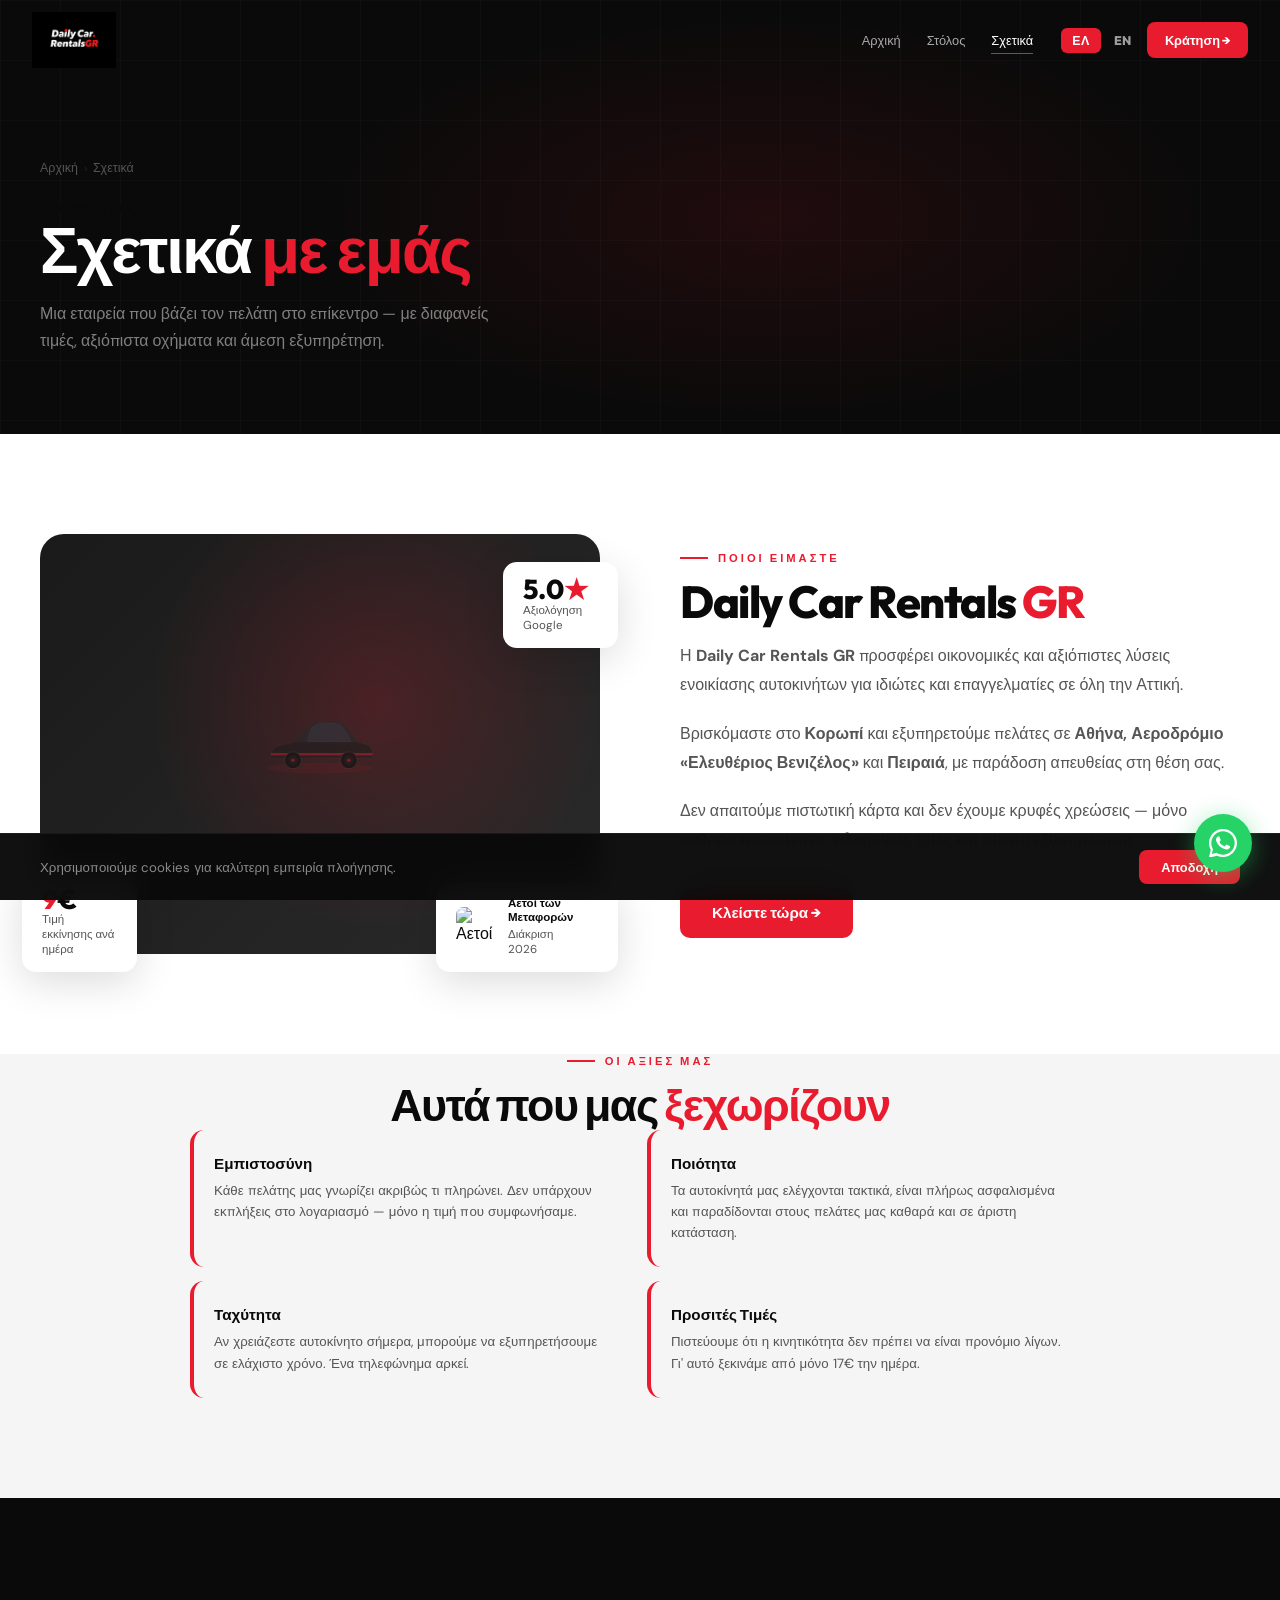
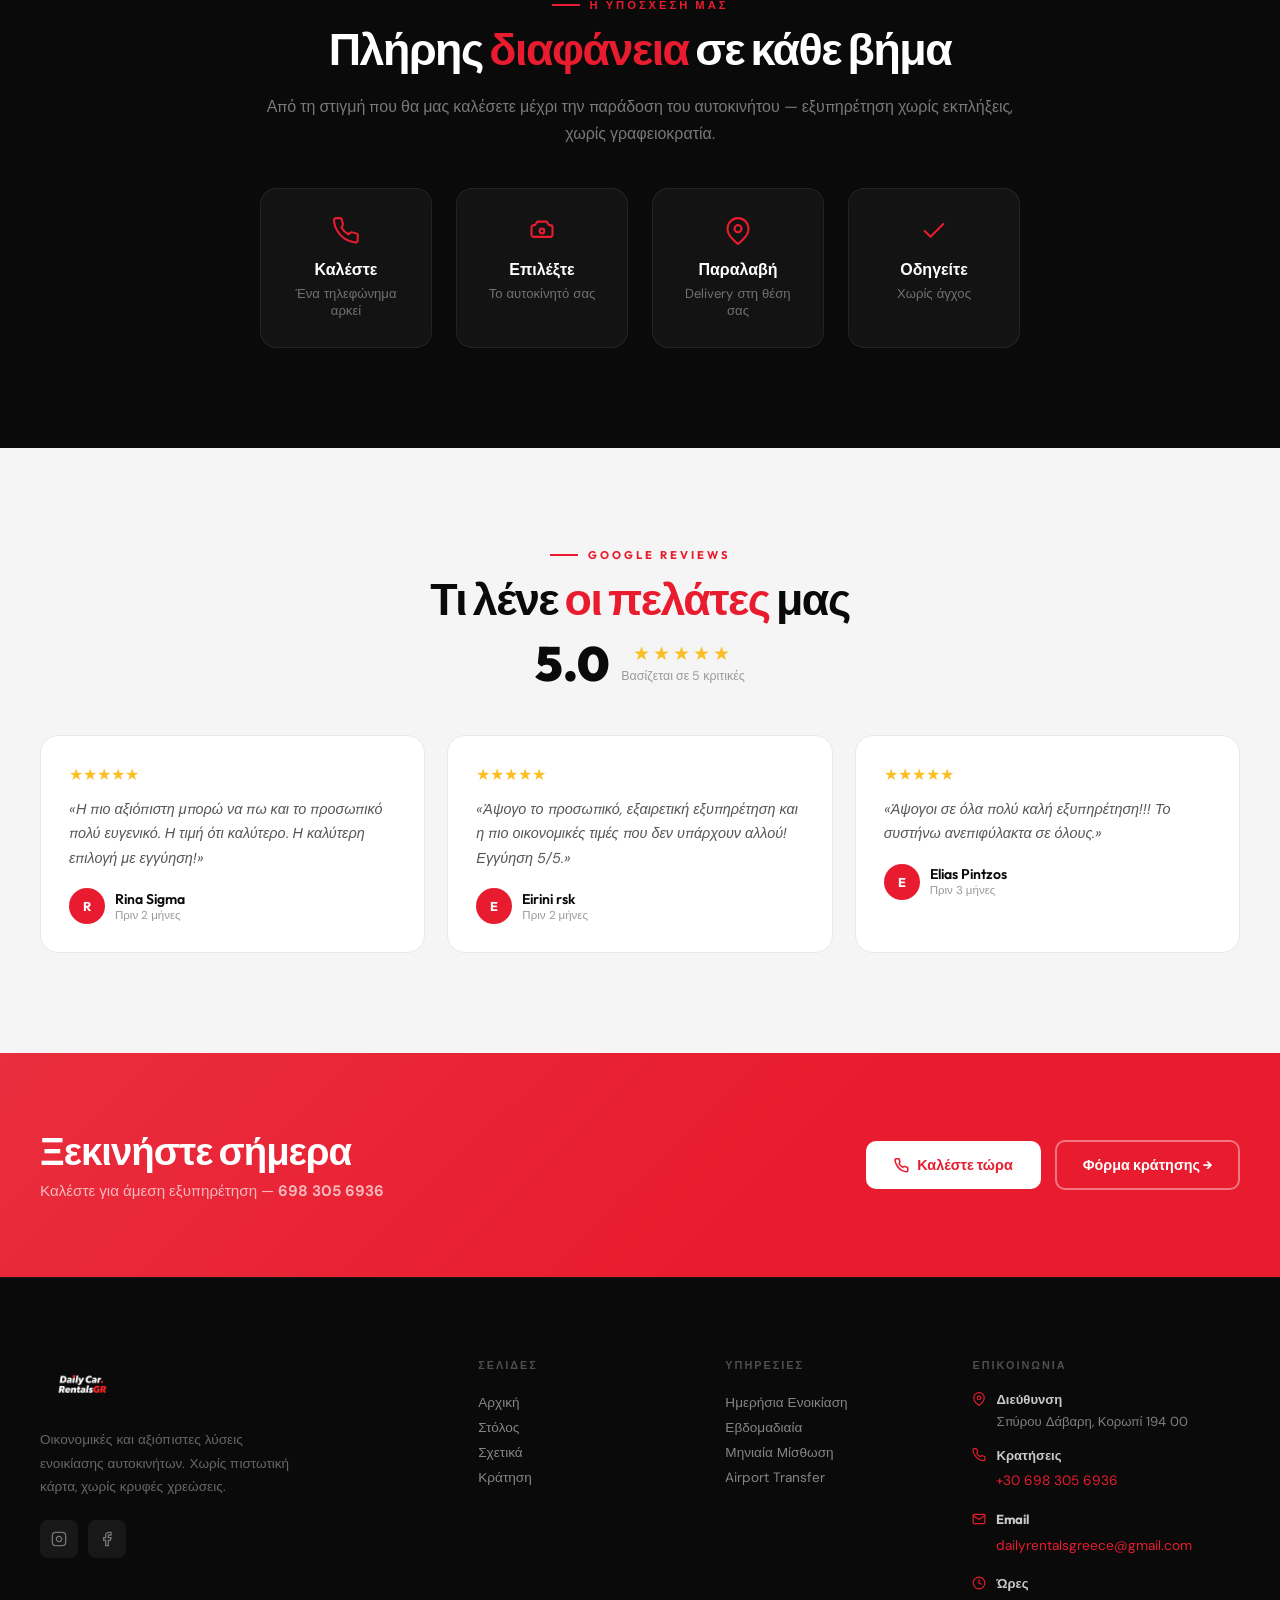
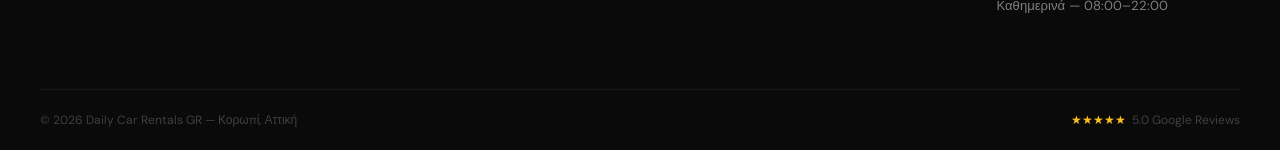
==== commit 95348322: "Move award to floating card in about visual box - Added award as 3rd floating card (bottom-right) in" ====
--- a/about.html
+++ b/about.html
@@ -99,6 +99,10 @@
         <div class="a-stat">
           <div><div class="a-stat-num">5.0<span>★</span></div><div class="a-stat-lbl">Αξιολόγηση Google</div></div>
         </div>
+        <div class="a-stat a-stat-award">
+          <img src="images/award.jpeg" alt="Αετοί των Μεταφορών 2026" class="a-stat-award-img">
+          <div><div class="a-stat-lbl" style="max-width:90px;font-weight:700;color:var(--black)">Αετοί των Μεταφορών</div><div class="a-stat-lbl" style="margin-top:2px">Διάκριση 2026</div></div>
+        </div>
       </div>
       <!-- Text -->
       <div>
@@ -151,6 +155,7 @@
   </div>
 </section>
 
+
 <!-- TEAM / PROMISE -->
 <section class="section" style="background:var(--black)">
   <div class="wrap">
--- a/css/style.css
+++ b/css/style.css
@@ -98,7 +98,7 @@
 /* REVEAL */
 .rv { opacity: 0; transform: translateY(36px); transition: opacity .8s var(--ease-out), transform .8s var(--ease-out); }
 .rv.in { opacity: 1; transform: none; }
-.rv.d1 { transition-delay: .1s; } .rv.d2 { transition-delay: .2s; } .rv.d3 { transition-delay: .3s; } .rv.d4 { transition-delay: .4s; }
+.rv.d1 { transition-delay: .1s; } .rv.d2 { transition-delay: .2s; } .rv.d3 { transition-delay: .3s; } .rv.d4 { transition-delay: .4s; } .rv.d5 { transition-delay: .5s; }
 
 /* =========== HERO =========== */
 .hero { min-height: 100vh; background: var(--black); display: flex; align-items: center; position: relative; overflow: hidden; }
@@ -630,3 +630,7 @@
 .dash-link { font-size: .72rem; color: rgba(255,255,255,.2); display: block; margin-top: 12px; transition: color .2s; }
 .dash-link:hover { color: rgba(255,255,255,.5); }
 
+
+/* ---- AWARD CARD (about visual) ---- */
+.a-stat-award { bottom: -18px; right: -18px; }
+.a-stat-award-img { width: 40px; height: 40px; object-fit: cover; border-radius: 8px; flex-shrink: 0; }
